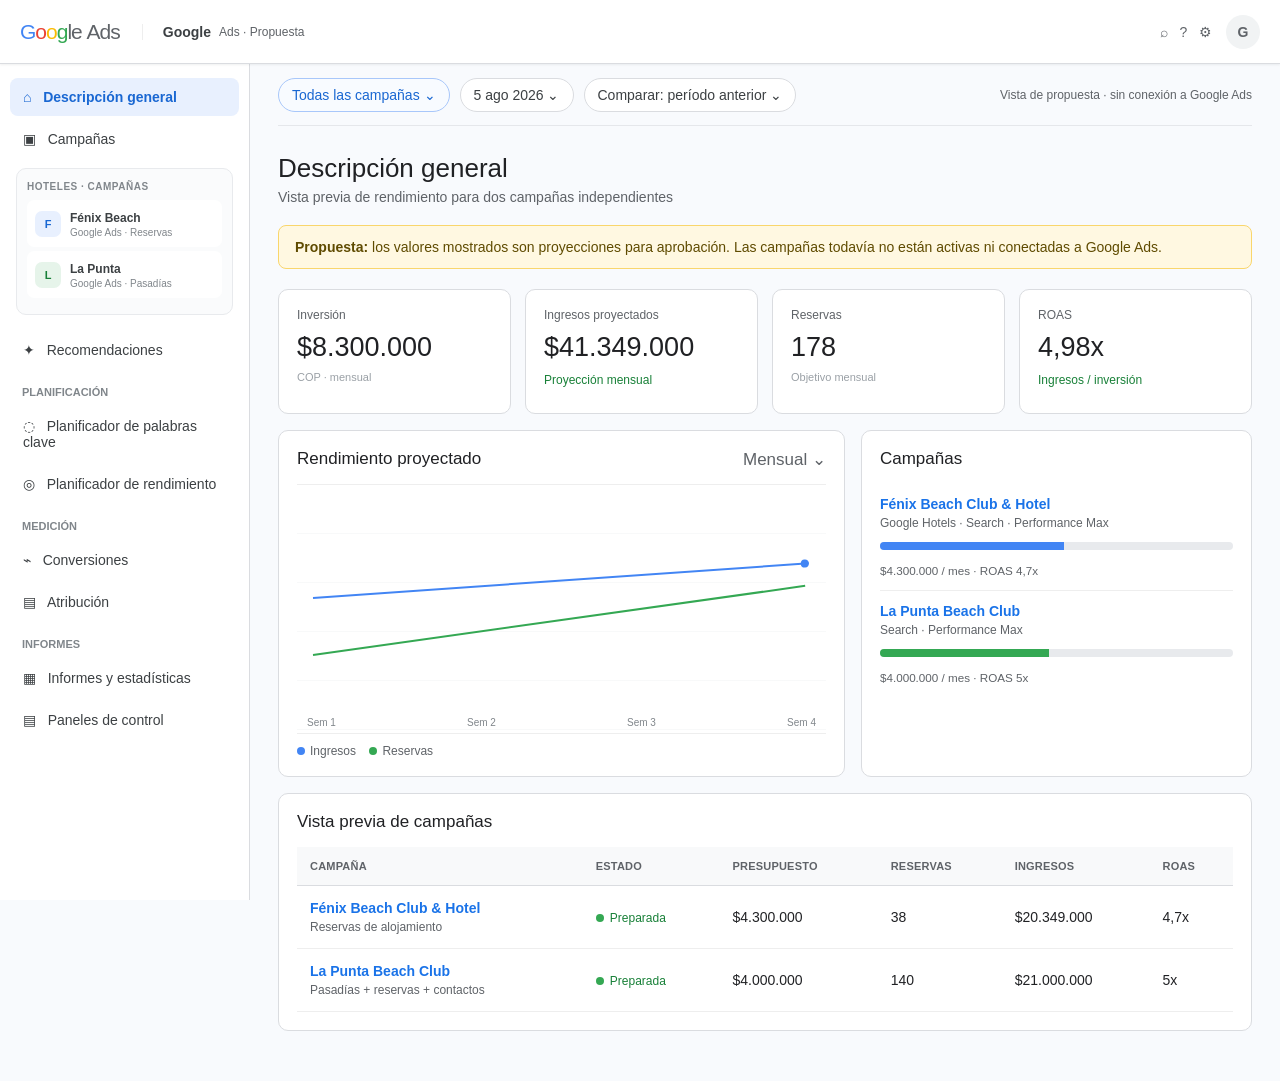
==== Index.html @ 62b0cfb1 "Rename Index.html.html to Index.html" ====
<!doctype html>
<html lang="es">
<head>
<meta charset="utf-8">
<meta name="viewport" content="width=device-width,initial-scale=1">
<title>Google Ads — Vista de propuesta</title>
<style>
*{box-sizing:border-box}body{margin:0;font-family:Arial,Helvetica,sans-serif;color:#202124;background:#f8fafd;font-size:14px}
button,select{font:inherit}.app{min-height:100vh}
.topbar{height:64px;background:#fff;border-bottom:1px solid #dadce0;display:flex;align-items:center;padding:0 20px;gap:22px;position:sticky;top:0;z-index:20}
.logo{font-size:22px;letter-spacing:-1px;font-weight:500;color:#5f6368}.logo span:nth-child(1){color:#4285f4}.logo span:nth-child(2){color:#ea4335}.logo span:nth-child(3){color:#fbbc05}.logo span:nth-child(4){color:#34a853}
.account{display:flex;align-items:center;gap:8px;border-left:1px solid #eee;padding-left:20px}.account b{font-size:14px}.account small{color:#5f6368}
.topright{margin-left:auto;display:flex;gap:14px;align-items:center;color:#5f6368}.circle{width:34px;height:34px;border-radius:50%;display:grid;place-items:center;background:#e8f0fe;color:#1967d2;font-weight:700}
.layout{display:flex}.side{width:250px;background:#fff;border-right:1px solid #dadce0;min-height:calc(100vh - 64px);position:fixed;top:64px;bottom:0;overflow:auto;padding:12px 10px}
.side-section{font-size:11px;text-transform:uppercase;color:#80868b;padding:15px 12px 7px;font-weight:700}
.nav{width:100%;border:0;background:transparent;text-align:left;padding:11px 13px;border-radius:8px;color:#3c4043;cursor:pointer;margin:2px 0}
.nav:hover{background:#f1f3f4}.nav.active{background:#e8f0fe;color:#1967d2;font-weight:600}
.main{margin-left:250px;width:calc(100% - 250px);padding:0 28px 50px}.filterbar{height:62px;display:flex;align-items:center;gap:10px;border-bottom:1px solid #e5e7eb}.filter{background:#fff;border:1px solid #dadce0;border-radius:20px;padding:8px 13px;color:#3c4043;cursor:pointer}.filter.primary{border-color:#a8c7fa;color:#1967d2;background:#f8fbff}
.page{display:none}.page.active{display:block}.title{font-size:26px;margin:27px 0 5px;font-weight:400}.subtitle{color:#5f6368;margin-bottom:20px}
.notice{background:#fff8e1;border:1px solid #f9d66c;padding:13px 16px;border-radius:8px;margin-bottom:20px;color:#5f4b00}
.cards{display:grid;grid-template-columns:repeat(4,1fr);gap:14px}.score{background:#fff;border:1px solid #dadce0;border-radius:10px;padding:18px;min-height:125px}.score .label{color:#5f6368;font-size:12px;margin-bottom:10px}.score .value{font-size:27px}.score .change{font-size:12px;color:#188038;margin-top:10px}.score .muted{color:#9aa0a6;font-size:11px;margin-top:8px}
.grid2{display:grid;grid-template-columns:1.45fr 1fr;gap:16px;margin-top:16px}.grid3{display:grid;grid-template-columns:repeat(3,1fr);gap:14px;margin-top:16px}
.card{background:#fff;border:1px solid #dadce0;border-radius:10px;padding:18px}.card h2{font-size:17px;font-weight:500;margin:0 0 15px}.card h3{font-size:14px;margin:0 0 8px}.muted{color:#5f6368}.right{float:right}
.chart{height:250px;border-top:1px solid #eee;border-bottom:1px solid #eee;position:relative;margin-top:8px;overflow:hidden;background:repeating-linear-gradient(to bottom,#fff 0,#fff 48px,#f1f3f4 49px)}
.line{position:absolute;left:3%;right:3%;top:45%;height:2px;background:#4285f4;transform:rotate(-4deg);transform-origin:left center}.line:after{content:"";position:absolute;right:0;top:-3px;width:8px;height:8px;border-radius:50%;background:#4285f4}.line2{position:absolute;left:3%;right:3%;top:68%;height:2px;background:#34a853;transform:rotate(-8deg);transform-origin:left center}
.axis{position:absolute;bottom:5px;left:10px;right:10px;display:flex;justify-content:space-between;font-size:10px;color:#80868b}
.legend{font-size:12px;color:#5f6368;margin-top:10px}.dot{display:inline-block;width:8px;height:8px;border-radius:50%;margin-right:5px}
.table-wrap{overflow:auto}.table{width:100%;border-collapse:collapse}.table th{background:#f8f9fa;color:#5f6368;font-size:11px;text-transform:uppercase;letter-spacing:.2px;text-align:left;padding:13px;border-bottom:1px solid #dadce0;white-space:nowrap}.table td{padding:14px 13px;border-bottom:1px solid #eee;white-space:nowrap}.table tr:hover td{background:#f8fafd}
.status{display:inline-flex;align-items:center;gap:6px;color:#188038;font-size:12px}.status i{width:8px;height:8px;background:#34a853;border-radius:50%}
.campaign-name{font-weight:600;color:#1a73e8;cursor:pointer}.type{color:#5f6368;font-size:12px;margin-top:4px}
.progress{height:8px;background:#e8eaed;border-radius:10px;overflow:hidden;margin:12px 0}.progress span{display:block;height:100%;background:#4285f4}
.ai{background:#f8fbff;border:1px solid #c8d9ff}.ai-title{color:#1967d2;font-weight:600}.ai p{line-height:1.55;color:#3c4043}
.btn{border:1px solid #dadce0;background:#fff;color:#1a73e8;padding:9px 15px;border-radius:4px;cursor:pointer;font-weight:500}.btn:hover{background:#f8fafd}.btn.blue{background:#1a73e8;color:#fff;border-color:#1a73e8}
.segment{display:flex;gap:8px;margin:0 0 16px}.segment button{border:0;background:transparent;padding:8px 12px;border-radius:20px;color:#5f6368;cursor:pointer}.segment button.active{background:#e8f0fe;color:#1967d2;font-weight:600}
@media(max-width:900px){.side{width:205px}.main{margin-left:205px;width:calc(100% - 205px)}.cards{grid-template-columns:repeat(2,1fr)}.grid2{grid-template-columns:1fr}.grid3{grid-template-columns:1fr}}
@media(max-width:650px){.side{position:static;width:100%;min-height:auto}.layout{display:block}.main{margin:0;width:100%;padding:0 14px 40px}.topbar{position:static}.cards{grid-template-columns:1fr}.grid3{grid-template-columns:1fr}.account{display:none}.topright{display:none}.filterbar{overflow:auto}.title{font-size:23px}}

/* PREMIUM GOOGLE-STYLE REFINEMENTS */
.topbar{box-shadow:0 1px 2px rgba(60,64,67,.08)}
.logo{font-size:21px}.account b{color:#3c4043}.account small{font-size:12px}
.hotel-nav{margin:8px 6px 14px;padding:12px 10px;border:1px solid #e8eaed;border-radius:10px;background:#fafbfc}
.hotel-nav .label{font-size:10px;text-transform:uppercase;color:#80868b;font-weight:700;margin-bottom:8px;letter-spacing:.5px}
.hotel-link{display:flex;align-items:center;gap:9px;width:100%;border:0;background:#fff;border-radius:7px;padding:9px 8px;margin:4px 0;text-align:left;cursor:pointer;color:#3c4043}
.hotel-link:hover{background:#f1f3f4}.hotel-link .mark{width:26px;height:26px;border-radius:7px;display:grid;place-items:center;font-size:11px;font-weight:700}
.hotel-link.f .mark{background:#e8f0fe;color:#1967d2}.hotel-link.l .mark{background:#e6f4ea;color:#188038}
.hotel-link b{font-size:12px}.hotel-link span{display:block;color:#80868b;font-size:10px;margin-top:2px}
.campaign-header{display:flex;justify-content:space-between;align-items:flex-start;gap:20px;margin:24px 0 20px}
.campaign-header .eyebrow{font-size:11px;color:#5f6368;text-transform:uppercase;letter-spacing:.5px;font-weight:700;margin-bottom:7px}
.campaign-header h1{font-size:28px;font-weight:400;margin:0 0 5px}.campaign-header p{margin:0;color:#5f6368}
.approval{border:1px solid #c8d9ff;background:#f8fbff;border-radius:8px;padding:11px 14px;color:#1967d2;font-size:12px;white-space:nowrap}
.big-status{display:inline-flex;align-items:center;gap:7px;padding:7px 10px;border-radius:18px;background:#e6f4ea;color:#188038;font-size:12px;font-weight:600}
.big-status i{width:8px;height:8px;background:#34a853;border-radius:50%}
.separator{height:1px;background:#e8eaed;margin:20px 0}
.stat-accent{border-top:3px solid #4285f4}.stat-accent.green{border-top-color:#34a853}.stat-accent.yellow{border-top-color:#fbbc05}.stat-accent.red{border-top-color:#ea4335}
.section-note{font-size:11px;color:#80868b;margin-top:10px}
.two-campaigns{display:grid;grid-template-columns:1fr 1fr;gap:18px}
.campaign-panel{background:#fff;border:1px solid #dadce0;border-radius:10px;padding:20px;transition:.18s}.campaign-panel:hover{box-shadow:0 3px 12px rgba(60,64,67,.10)}
.campaign-panel h2{font-size:18px;font-weight:500;margin:0 0 4px}.campaign-panel .desc{font-size:12px;color:#5f6368;margin-bottom:16px}
.mini-metrics{display:grid;grid-template-columns:1fr 1fr;gap:9px}.mini{border:1px solid #e8eaed;border-radius:8px;padding:12px}.mini label{display:block;color:#5f6368;font-size:10px;margin-bottom:6px}.mini b{font-size:18px;font-weight:500}
.panel-footer{display:flex;justify-content:space-between;align-items:center;margin-top:16px;padding-top:14px;border-top:1px solid #eee}
@media(max-width:900px){.two-campaigns{grid-template-columns:1fr}}

.details-grid{display:grid;grid-template-columns:repeat(2,1fr);gap:16px;margin-top:16px}.detail-card{background:#fff;border:1px solid #dadce0;border-radius:10px;padding:20px}.detail-card h2{font-size:17px;font-weight:500;margin:0 0 14px}.detail-card h3{font-size:13px;margin:17px 0 8px;color:#3c4043}.kv{display:grid;grid-template-columns:1fr auto;gap:8px;padding:9px 0;border-bottom:1px solid #f1f3f4}.kv:last-child{border-bottom:0}.kv span:first-child{color:#5f6368}.keyword{display:inline-block;background:#f1f3f4;border-radius:16px;padding:6px 9px;margin:3px;font-size:11px}.ad-box{border:1px solid #dadce0;border-radius:8px;padding:16px;background:#fff;margin-top:10px}.ad-box .ad-label{font-size:10px;color:#5f6368;margin-bottom:8px}.ad-title{color:#1a0dab;font-size:18px;line-height:1.3;font-weight:500}.ad-url{color:#188038;font-size:11px;margin:5px 0}.ad-desc{color:#3c4043;font-size:12px;line-height:1.5}.copy-grid{display:grid;grid-template-columns:repeat(3,1fr);gap:10px}.copy-item{border:1px solid #e8eaed;border-radius:8px;padding:11px}.copy-item label{display:block;color:#5f6368;font-size:10px;margin-bottom:5px}.copy-item b{font-size:12px;font-weight:500;line-height:1.4}.pill-blue{background:#e8f0fe;color:#1967d2;padding:4px 8px;border-radius:12px;font-size:10px}.pill-green{background:#e6f4ea;color:#188038;padding:4px 8px;border-radius:12px;font-size:10px}.room-grid{display:grid;grid-template-columns:repeat(3,1fr);gap:8px}.room{border:1px solid #e8eaed;border-radius:8px;padding:10px}.room b{font-size:12px}.room small{display:block;color:#5f6368;line-height:1.45;margin-top:5px}.geo-list{display:flex;flex-wrap:wrap;gap:7px}.geo{padding:7px 10px;border-radius:16px;background:#f1f3f4;font-size:11px}.reputation{display:flex;align-items:center;gap:15px}.rating{font-size:36px}.star{color:#fbbc05}.timeline{border-left:2px solid #dadce0;margin-left:6px;padding-left:17px}.step{position:relative;margin:0 0 15px}.step:before{content:"";position:absolute;left:-24px;top:3px;width:9px;height:9px;border-radius:50%;background:#4285f4}.full{grid-column:1/-1}
@media(max-width:900px){.details-grid{grid-template-columns:1fr}.copy-grid{grid-template-columns:1fr}.room-grid{grid-template-columns:1fr 1fr}}

.copy-viewer{margin-top:16px;background:#fff;border:1px solid #dadce0;border-radius:10px;overflow:hidden}.copy-tabs{display:flex;gap:0;border-bottom:1px solid #dadce0;background:#f8f9fa;overflow:auto}.copy-tabs button{border:0;background:transparent;padding:13px 17px;color:#5f6368;cursor:pointer;white-space:nowrap}.copy-tabs button.active{color:#1967d2;background:#fff;border-bottom:3px solid #1a73e8;font-weight:600}.copy-list{padding:18px}.copy-row{display:grid;grid-template-columns:70px 1fr 90px;gap:15px;align-items:start;padding:13px 0;border-bottom:1px solid #eee}.copy-row:last-child{border-bottom:0}.copy-num{color:#5f6368;font-size:11px}.copy-text{font-size:13px;line-height:1.45}.copy-limit{font-size:10px;color:#80868b;text-align:right}.copy-actions{display:flex;gap:8px;margin-top:14px}.toast{position:fixed;right:25px;bottom:25px;background:#202124;color:#fff;padding:12px 16px;border-radius:6px;box-shadow:0 4px 16px #0003;z-index:100;display:none;font-size:13px}.clickable{cursor:pointer}
</style>
</head>
<body>
<div class="app">
<header class="topbar">
  <div class="logo"><span>G</span><span>o</span><span>o</span><span>g</span><span>l</span><span>e</span> <b style="color:#5f6368;font-weight:400">Ads</b></div>
  <div class="account"><b>Google</b><small>Ads · Propuesta</small></div>
  <div class="topright">⌕ &nbsp; ? &nbsp; ⚙ <div class="circle" style="background:#f1f3f4;color:#5f6368">G</div></div>
</header>
<div class="layout">
<aside class="side">
  <button class="nav active" onclick="go('overview',this)">⌂ &nbsp; Descripción general</button>
  <button class="nav" onclick="go('campaigns',this)">▣ &nbsp; Campañas</button>
  <div class="hotel-nav">
    <div class="label">Hoteles · campañas</div>
    <button class="hotel-link f" onclick="goHotel('fenix')">
      <div class="mark">F</div><div><b>Fénix Beach</b><span>Google Ads · Reservas</span></div>
    </button>
    <button class="hotel-link l" onclick="goHotel('punta')">
      <div class="mark">L</div><div><b>La Punta</b><span>Google Ads · Pasadías</span></div>
    </button>
  </div>
  <button class="nav" onclick="go('recommendations',this)">✦ &nbsp; Recomendaciones</button>
  <div class="side-section">Planificación</div>
  <button class="nav" onclick="notify('Planificador de palabras clave · vista de propuesta')">◌ &nbsp; Planificador de palabras clave</button>
  <button class="nav" onclick="notify('Planificador de rendimiento · vista de propuesta')">◎ &nbsp; Planificador de rendimiento</button>
  <div class="side-section">Medición</div>
  <button class="nav" onclick="notify('Conversiones · configuración pendiente de conexión')">⌁ &nbsp; Conversiones</button>
  <button class="nav" onclick="notify('Atribución · disponible después de conectar Google Ads')">▤ &nbsp; Atribución</button>
  <div class="side-section">Informes</div>
  <button class="nav" onclick="notify('Informes y estadísticas · vista previa')">▦ &nbsp; Informes y estadísticas</button>
  <button class="nav" onclick="go('overview',document.querySelectorAll('.nav')[0])">▤ &nbsp; Paneles de control</button>
</aside>
<main class="main">
  <div class="filterbar">
    <button class="filter primary">Todas las campañas ⌄</button>
    <button class="filter">5 ago 2026 ⌄</button>
    <button class="filter">Comparar: período anterior ⌄</button>
    <span style="margin-left:auto;color:#5f6368;font-size:12px">Vista de propuesta · sin conexión a Google Ads</span>
  </div>

  <section id="overview" class="page active">
    <h1 class="title">Descripción general</h1>
    <div class="subtitle">Vista previa de rendimiento para dos campañas independientes</div>
    <div class="notice"><b>Propuesta:</b> los valores mostrados son proyecciones para aprobación. Las campañas todavía no están activas ni conectadas a Google Ads.</div>
    <div class="cards">
      <div class="score"><div class="label">Inversión</div><div class="value">$8.300.000</div><div class="muted">COP · mensual</div></div>
      <div class="score"><div class="label">Ingresos proyectados</div><div class="value">$41.349.000</div><div class="change">Proyección mensual</div></div>
      <div class="score"><div class="label">Reservas</div><div class="value">178</div><div class="muted">Objetivo mensual</div></div>
      <div class="score"><div class="label">ROAS</div><div class="value">4,98x</div><div class="change">Ingresos / inversión</div></div>
    </div>
    <div class="grid2">
      <div class="card"><h2>Rendimiento proyectado <span class="right muted">Mensual ⌄</span></h2>
        <div class="chart"><div class="line"></div><div class="line2"></div><div class="axis"><span>Sem 1</span><span>Sem 2</span><span>Sem 3</span><span>Sem 4</span></div></div>
        <div class="legend"><span class="dot" style="background:#4285f4"></span>Ingresos &nbsp;&nbsp; <span class="dot" style="background:#34a853"></span>Reservas</div>
      </div>
      <div class="card"><h2>Campañas</h2>
        <div style="padding:12px 0;border-bottom:1px solid #eee;cursor:pointer" onclick="go('campaigns',document.querySelectorAll('.nav')[1])"><b style="color:#1a73e8">Fénix Beach Club & Hotel</b><div class="type">Google Hotels · Search · Performance Max</div><div class="progress"><span style="width:52%"></span></div><small class="muted">$4.300.000 / mes · ROAS 4,7x</small></div>
        <div style="padding:12px 0;cursor:pointer" onclick="go('campaigns',document.querySelectorAll('.nav')[1])"><b style="color:#1a73e8">La Punta Beach Club</b><div class="type">Search · Performance Max</div><div class="progress"><span style="width:48%;background:#34a853"></span></div><small class="muted">$4.000.000 / mes · ROAS 5x</small></div>
      </div>
    </div>
    <div class="card" style="margin-top:16px"><h2>Vista previa de campañas</h2><div class="table-wrap"><table class="table"><thead><tr><th>Campaña</th><th>Estado</th><th>Presupuesto</th><th>Reservas</th><th>Ingresos</th><th>ROAS</th></tr></thead><tbody>
      <tr><td><div class="campaign-name">Fénix Beach Club & Hotel</div><div class="type">Reservas de alojamiento</div></td><td><span class="status"><i></i> Preparada</span></td><td>$4.300.000</td><td>38</td><td>$20.349.000</td><td>4,7x</td></tr>
      <tr><td><div class="campaign-name">La Punta Beach Club</div><div class="type">Pasadías + reservas + contactos</div></td><td><span class="status"><i></i> Preparada</span></td><td>$4.000.000</td><td>140</td><td>$21.000.000</td><td>5x</td></tr>
    </tbody></table></div></div>
  </section>

  <section id="campaigns" class="page">
    <h1 class="title">Campañas</h1><div class="subtitle">Cada campaña conserva su propia estructura y presupuesto.</div>
    <div class="segment"><button class="active" onclick="campaignTab('fenixTab',this)">Fénix Beach</button><button onclick="campaignTab('puntaTab',this)">La Punta</button></div>
    <div id="fenixTab">
      <div class="cards">
        <div class="score"><div class="label">Presupuesto</div><div class="value">$4.300.000</div><div class="muted">COP / mes</div></div><div class="score"><div class="label">Reservas</div><div class="value">38</div><div class="muted">Objetivo mensual</div></div><div class="score"><div class="label">Ingresos</div><div class="value">$20.349.000</div><div class="muted">Proyectados</div></div><div class="score"><div class="label">ROAS</div><div class="value">4,7x</div><div class="muted">Objetivo</div></div>
      </div>
      <div class="card" style="margin-top:16px"><h2>Fénix Beach Club & Hotel <span class="right"><span class="status"><i></i> Preparada</span></span></h2><div class="table-wrap"><table class="table"><thead><tr><th>Campaña</th><th>Tipo</th><th>Presupuesto</th><th>Objetivo</th><th>Estado</th></tr></thead><tbody>
      <tr><td class="campaign-name">Fénix · Google Hotels</td><td>Hotel</td><td>$1.720.000</td><td>Reservas directas</td><td>Preparada</td></tr>
      <tr><td class="campaign-name">Fénix · Google Search</td><td>Search</td><td>$1.290.000</td><td>Búsquedas con intención</td><td>Preparada</td></tr>
      <tr><td class="campaign-name">Fénix · Performance Max</td><td>Performance Max</td><td>$1.290.000</td><td>Captación + remarketing</td><td>Preparada</td></tr>
      </tbody></table></div></div>
    </div>
    <div id="puntaTab" style="display:none">
      <div class="cards"><div class="score"><div class="label">Presupuesto</div><div class="value">$4.000.000</div><div class="muted">COP / mes</div></div><div class="score"><div class="label">Reservas</div><div class="value">140</div><div class="muted">Objetivo mensual</div></div><div class="score"><div class="label">Leads</div><div class="value">320</div><div class="muted">Objetivo mensual</div></div><div class="score"><div class="label">ROAS</div><div class="value">5x</div><div class="muted">Objetivo</div></div></div>
      <div class="card" style="margin-top:16px"><h2>La Punta Beach Club <span class="right"><span class="status"><i></i> Preparada</span></span></h2><div class="table-wrap"><table class="table"><thead><tr><th>Campaña</th><th>Tipo</th><th>Presupuesto</th><th>Objetivo</th><th>Estado</th></tr></thead><tbody>
      <tr><td class="campaign-name">La Punta · Google Search</td><td>Search</td><td>$2.800.000</td><td>Reservas + contactos</td><td>Preparada</td></tr>
      <tr><td class="campaign-name">La Punta · Performance Max</td><td>Performance Max</td><td>$1.200.000</td><td>Captación + remarketing</td><td>Preparada</td></tr>
      </tbody></table></div></div>
    </div>
  </section>

  
<section id="fenix" class="page">
  <div class="campaign-header">
    <div><div class="eyebrow">Google Ads · Campaña independiente</div><h1>Fénix Beach Club & Hotel</h1><p>Reservas de alojamiento · Punta Arena · Tierra Bomba · Cartagena</p></div>
    <div><div class="approval">PROYECCIÓN · PENDIENTE DE ACTIVACIÓN</div><div style="margin-top:10px;text-align:right"><span class="big-status"><i></i> Preparada</span></div></div>
  </div>
  <div class="notice"><b>Fénix Beach:</b> esta vista contiene únicamente los datos de esta campaña. No se mezclan métricas ni presupuesto con La Punta.</div>
  <div class="cards">
    <div class="score stat-accent"><div class="label">Inversión mensual</div><div class="value">$4.300.000</div><div class="muted">COP</div></div>
    <div class="score stat-accent green"><div class="label">Reservas proyectadas</div><div class="value">38</div><div class="muted">por mes</div></div>
    <div class="score stat-accent yellow"><div class="label">Ingresos proyectados</div><div class="value">$20.349.000</div><div class="muted">COP / mes</div></div>
    <div class="score stat-accent red"><div class="label">ROAS proyectado</div><div class="value">4,7x</div><div class="muted">objetivo</div></div>
  </div>
  <div class="grid2">
    <div class="card"><h2>Distribución del presupuesto</h2>
      <div style="margin:18px 0"><div class="row"><b>Google Hotels</b><span>$1.720.000 · 40%</span></div><div class="progress"><span style="width:40%"></span></div></div>
      <div style="margin:18px 0"><div class="row"><b>Google Search</b><span>$1.290.000 · 30%</span></div><div class="progress"><span style="width:30%;background:#34a853"></span></div></div>
      <div style="margin:18px 0"><div class="row"><b>Performance Max</b><span>$1.290.000 · 30%</span></div><div class="progress"><span style="width:30%;background:#fbbc05"></span></div></div>
    </div>
    <div class="card ai"><h2 class="ai-title">✦ Análisis de estrategia</h2><p>Google Hotels recibe la mayor asignación para capturar usuarios con intención de reserva. Search y Performance Max complementan la captación y el remarketing.</p><button class="btn blue" onclick="alert('Análisis IA simulado para Fénix Beach. Se activará con datos reales después de conectar Google Ads.')">Analizar campaña</button></div>
  </div>
  <div class="card" style="margin-top:16px"><h2>Configuración propuesta</h2><table class="table"><thead><tr><th>Campaña</th><th>Presupuesto</th><th>Objetivo</th><th>Conversión</th><th>Estado</th></tr></thead><tbody>
  <tr><td class="campaign-name">Fénix · Google Hotels</td><td>$1.720.000</td><td>Reservas directas</td><td>Reserva</td><td><span class="status"><i></i> Preparada</span></td></tr>
  <tr><td class="campaign-name">Fénix · Google Search</td><td>$1.290.000</td><td>Intención de reserva</td><td>Reserva</td><td><span class="status"><i></i> Preparada</span></td></tr>
  <tr><td class="campaign-name">Fénix · Performance Max</td><td>$1.290.000</td><td>Captación + remarketing</td><td>Reserva</td><td><span class="status"><i></i> Preparada</span></td></tr>
  </tbody></table></div>

<div class="details-grid">
  <div class="detail-card">
    <h2>Plataformas y campañas</h2>
    <div class="kv"><span>Google Hotels / Hotel Center</span><b>40% · $1.720.000</b></div>
    <div class="kv"><span>Google Search</span><b>30% · $1.290.000</b></div>
    <div class="kv"><span>Performance Max</span><b>30% · $1.290.000</b></div>
    <h3>Google Hotels</h3><div class="muted">Conversión final · comparación directa · CPC / comisión por reserva · Omnibees conectado.</div>
    <h3>Search</h3><div class="muted">Captar intención antes de comparar precio · Maximizar conversiones · Español e Inglés.</div>
    <h3>Performance Max</h3><div class="muted">Search, Display y Maps · remarketing activo · IA ajusta títulos y subtítulos en tiempo real.</div>
  </div>
  <div class="detail-card">
    <h2>Segmentación geográfica</h2>
    <div class="geo-list"><span class="geo">Bogotá · Alta prioridad</span><span class="geo">Medellín · Alta prioridad</span><span class="geo">Turista en Cartagena · Last-minute</span><span class="geo">EE. UU. · Internacional</span><span class="geo">España · Internacional</span><span class="geo">Canadá · Internacional</span></div>
    <h3>KPIs</h3>
    <div class="kv"><span>33 habitaciones</span><b>9 categorías</b></div><div class="kv"><span>Reservas</span><b>38 / mes</b></div><div class="kv"><span>Clics a Google Hotels</span><b>1.100 / mes</b></div><div class="kv"><span>Costo por reserva</span><b>$113.000 COP</b></div><div class="kv"><span>ROAS</span><b>4,7x</b></div><div class="kv"><span>Ingreso estimado</span><b>$20.349.000 / mes</b></div>
  </div>
  
    <div class="detail-card full">
      <h2>Centro de títulos y subtítulos <span class="right pill-blue">Todos los activos de la propuesta</span></h2>
      <div class="sub">Aquí puedes revisar uno por uno todos los títulos y subtítulos que se utilizarán en Google Search y como recursos de Performance Max.</div>
      <div class="copy-viewer">
        <div class="copy-tabs">
          <button class="active" onclick="copyTab(this,'fenixTitles')">Títulos · 15</button>
          <button onclick="copyTab(this,'fenixDesc')">Subtítulos · 5</button>
          <button onclick="copyTab(this,'fenixExtras')">Recursos adicionales</button>
          <button onclick="copyAll('fenix')">Copiar todos</button>
        </div>
        <div id="fenixTitles" class="copy-list"><div class="copy-row"><div class="copy-num">Título 1</div><div class="copy-text">Fénix Beach Club & Hotel</div><div class="copy-limit">24 / 30</div></div><div class="copy-row"><div class="copy-num">Título 2</div><div class="copy-text">Hotel en Tierra Bomba</div><div class="copy-limit">21 / 30</div></div><div class="copy-row"><div class="copy-num">Título 3</div><div class="copy-text">Hotel Frente al Mar Cartagena</div><div class="copy-limit">29 / 30</div></div><div class="copy-row"><div class="copy-num">Título 4</div><div class="copy-text">Playa Privada en Cartagena</div><div class="copy-limit">26 / 30</div></div><div class="copy-row"><div class="copy-num">Título 5</div><div class="copy-text">Reserva Directo con Fénix</div><div class="copy-limit">25 / 30</div></div><div class="copy-row"><div class="copy-num">Título 6</div><div class="copy-text">Villa con Piscina en Cartagena</div><div class="copy-limit">30 / 30</div></div><div class="copy-row"><div class="copy-num">Título 7</div><div class="copy-text">Bungalows en Tierra Bomba</div><div class="copy-limit">25 / 30</div></div><div class="copy-row"><div class="copy-num">Título 8</div><div class="copy-text">Desayuno Incluido</div><div class="copy-limit">17 / 30</div></div><div class="copy-row"><div class="copy-num">Título 9</div><div class="copy-text">Escápate a Tierra Bomba</div><div class="copy-limit">23 / 30</div></div><div class="copy-row"><div class="copy-num">Título 10</div><div class="copy-text">Hotel Boutique Tierra Bomba</div><div class="copy-limit">27 / 30</div></div><div class="copy-row"><div class="copy-num">Título 11</div><div class="copy-text">Reserva tu Habitación</div><div class="copy-limit">21 / 30</div></div><div class="copy-row"><div class="copy-num">Título 12</div><div class="copy-text">Fénix Beach Cartagena</div><div class="copy-limit">21 / 30</div></div><div class="copy-row"><div class="copy-num">Título 13</div><div class="copy-text">Hotel Isla Tierra Bomba</div><div class="copy-limit">23 / 30</div></div><div class="copy-row"><div class="copy-num">Título 14</div><div class="copy-text">Hospedaje Frente al Mar</div><div class="copy-limit">23 / 30</div></div><div class="copy-row"><div class="copy-num">Título 15</div><div class="copy-text">Descansa en Cartagena</div><div class="copy-limit">21 / 30</div></div></div>
        <div id="fenixDesc" class="copy-list" style="display:none"><div class="copy-row"><div class="copy-num">Subtítulo 1</div><div class="copy-text">Descansa frente al mar en Tierra Bomba. Playa privada, piscina, desayuno y WiFi.</div><div class="copy-limit">80 / 90</div></div><div class="copy-row"><div class="copy-num">Subtítulo 2</div><div class="copy-text">Reserva tu habitación en Fénix Beach y vive Cartagena a solo 10–15 min en lancha.</div><div class="copy-limit">81 / 90</div></div><div class="copy-row"><div class="copy-num">Subtítulo 3</div><div class="copy-text">Master Suites, villas y bungalows para parejas, familias y grupos.</div><div class="copy-limit">66 / 90</div></div><div class="copy-row"><div class="copy-num">Subtítulo 4</div><div class="copy-text">Disfruta playa privada, piscina y restaurante frente al mar. Reserva directamente.</div><div class="copy-limit">82 / 90</div></div><div class="copy-row"><div class="copy-num">Subtítulo 5</div><div class="copy-text">Vive una escapada única en Tierra Bomba con desayuno incluido y conexión WiFi.</div><div class="copy-limit">78 / 90</div></div></div>
        <div id="fenixExtras" class="copy-list" style="display:none"><h3>Callouts</h3><div class="geo-list"><span class="geo">Playa privada</span><span class="geo">Desayuno incluido</span><span class="geo">Reserva directa</span><span class="geo">A 10–15 min en lancha</span><span class="geo">WiFi incluido</span><span class="geo">Experiencia frente al mar</span></div><h3>Enlaces de sitio</h3><div class="geo-list"><span class="geo">Habitaciones</span><span class="geo">Reservas</span><span class="geo">Cómo llegar</span><span class="geo">Experiencias</span><span class="geo">Contacto</span><span class="geo">Galería</span></div></div>
      </div>
      <div class="ad-box"><div class="ad-label">VISTA PREVIA · ANUNCIO RESPONSIVO DE BÚSQUEDA</div>
      <div class="ad-url">fenixbeach.com · Cartagena</div>
      <div class="ad-title">Hotel en Tierra Bomba | Fénix Beach Club & Hotel</div><div class="ad-desc">Descansa frente al mar en Tierra Bomba. Playa privada, piscina, desayuno y WiFi. Reserva tu habitación en Fénix Beach y vive Cartagena a solo 10–15 min en lancha.</div></div>
    </div>
    <div class="detail-card">
    <h2>Palabras clave · alta intención</h2>
    <span class="keyword">"hotel tierra bomba" · $2.600</span><span class="keyword">"hotel playa cartagena" · $2.900</span><span class="keyword">"hotel frente al mar cartagena" · $2.700</span><span class="keyword">"hospedaje isla cartagena" · $2.200</span><span class="keyword">"villa con piscina cartagena" · $2.400</span><span class="keyword">"bungalow playa cartagena" · $2.000</span><span class="keyword">[fenix beach hotel] · $3.400</span><span class="keyword">"hotel boutique tierra bomba" · $2.300</span>
    <h3>Competencia</h3><span class="keyword">"makani luxury beach club"</span><span class="keyword">"hoteles tierra bomba"</span><span class="keyword">"mejores hoteles isla cartagena"</span><span class="keyword">"la punta beach club"</span>
    <h3>Negativas</h3><div class="muted">gratis · barato · económico · hostal · camping · trabajo · empleo · como llegar · pasadía</div>
  </div>
  <div class="detail-card">
    <h2>Inventario de habitaciones</h2>
    <div class="room-grid">
      <div class="room"><b>Master Suite</b><small>2 · Vista al océano · Desayuno · Minibar · A/C · TV · WiFi</small></div>
      <div class="room"><b>Doble Superior</b><small>2 · Terraza/balcón · Desayuno · Minibar · A/C · TV · WiFi</small></div>
      <div class="room"><b>Bungalow Estándar</b><small>3 · Jardín/piscina · Desayuno · Minibar · A/C · TV · WiFi</small></div>
      <div class="room"><b>Villa con Piscina</b><small>4 · Piscina privada · Desayuno · Minibar · A/C · TV · WiFi</small></div>
      <div class="room"><b>Bungalow Deluxe</b><small>4 · Terraza privada · Desayuno · Minibar · A/C · TV · WiFi</small></div>
      <div class="room"><b>Bungalow Superior</b><small>4 · Vista jardín · Desayuno · Minibar · A/C · TV · WiFi</small></div>
      <div class="room"><b>Bungalow Familiar</b><small>6 · Zona de estar · Desayuno · Minibar · A/C · TV · WiFi</small></div>
      <div class="room"><b>Villa Familiar</b><small>8 · Piscina privada · Desayuno · Minibar · A/C · TV · WiFi</small></div>
      <div class="room"><b>Casa Playa</b><small>9 · Terraza frente al mar · Desayuno · Minibar · A/C · TV · WiFi</small></div>
    </div>
  </div>
  <div class="detail-card">
    <h2>Ficha Google Hotels</h2><div class="kv"><span>Calificación Maps</span><b>4,4 ★</b></div><div class="kv"><span>Desde</span><b>$280.000 / noche</b></div><div class="kv"><span>Fotos</span><b>15+ recomendadas</b></div><div class="kv"><span>Motor de reservas</span><b>Omnibees</b></div><div class="kv"><span>Tarifas en tiempo real</span><b>Pendiente de sincronización</b></div><div class="kv"><span>Botón reserva directa</span><b>Disponible vía Omnibees</b></div><div class="kv"><span>Ubicación</span><b>Verificada</b></div>
    <h3>Amenidades</h3><div class="muted">Playa privada · piscina exterior · restaurante/bar frente al mar · kayak · paddle · voleibol · baile · fogatas · desayuno incluido · WiFi · lancha desde Cartagena 10–15 min.</div>
  </div>
  <div class="detail-card">
    <h2>Reputación</h2><div class="reputation"><div class="rating">4.4 <span class="star">★</span></div><div><b>Calificación sólida</b><div class="muted">Meta: 4,6+ en 90 días</div></div></div>
    <h3>Fortalezas</h3><div class="muted">Ubicación · comida · personal · playa privada · piscina y zonas comunes.</div><h3>Puntos a vigilar</h3><div class="muted">Mantenimiento · cargos de minibar · agua caliente · asignación de habitaciones.</div><h3>Plan</h3><div class="muted">Solicitar reseña post-checkout · responder 100% en menos de 48 h · resolver mantenimiento/minibar · estandarizar asignación.</div>
  </div>
  <div class="detail-card">
    <h2>Plan de implementación</h2><div class="timeline"><div class="step"><b>1. Verificación</b><div class="muted">Ficha en Google Hotel Center</div></div><div class="step"><b>2. Conexión</b><div class="muted">Motor Omnibees a Google</div></div><div class="step"><b>3. Inventario</b><div class="muted">Tarifas y disponibilidad por habitación</div></div><div class="step"><b>4. Medición</b><div class="muted">Seguimiento de conversiones</div></div><div class="step"><b>5. Lanzamiento</b><div class="muted">Google Hotel Ads</div></div><div class="step"><b>6. Optimización</b><div class="muted">Semanal + gestión de reseñas</div></div></div>
  </div>
</div>

</section>

<section id="punta" class="page">
  <div class="campaign-header">
    <div><div class="eyebrow">Google Ads · Campaña independiente</div><h1>La Punta Beach Club</h1><p>Pasadías + reservas · Fénix Beach · Tierra Bomba · Cartagena</p></div>
    <div><div class="approval">PROYECCIÓN · PENDIENTE DE ACTIVACIÓN</div><div style="margin-top:10px;text-align:right"><span class="big-status"><i></i> Preparada</span></div></div>
  </div>
  <div class="notice"><b>La Punta:</b> esta vista contiene únicamente los datos de esta campaña. No se mezclan métricas ni presupuesto con Fénix Beach.</div>
  <div class="cards">
    <div class="score stat-accent"><div class="label">Inversión mensual</div><div class="value">$4.000.000</div><div class="muted">COP</div></div>
    <div class="score stat-accent green"><div class="label">Reservas proyectadas</div><div class="value">140</div><div class="muted">por mes</div></div>
    <div class="score stat-accent yellow"><div class="label">Leads proyectados</div><div class="value">320</div><div class="muted">por mes</div></div>
    <div class="score stat-accent red"><div class="label">ROAS proyectado</div><div class="value">5x</div><div class="muted">objetivo</div></div>
  </div>
  <div class="grid2">
    <div class="card"><h2>Distribución del presupuesto</h2>
      <div style="margin:18px 0"><div class="row"><b>Google Search</b><span>$2.800.000 · 70%</span></div><div class="progress"><span style="width:70%"></span></div></div>
      <div style="margin:18px 0"><div class="row"><b>Performance Max</b><span>$1.200.000 · 30%</span></div><div class="progress"><span style="width:30%;background:#34a853"></span></div></div>
      <div class="section-note">Presupuesto diario estimado: Search $93.000 · Performance Max $40.000</div>
    </div>
    <div class="card ai"><h2 class="ai-title">✦ Análisis de estrategia</h2><p>Search concentra el presupuesto para captar demanda directa. Performance Max amplía el alcance y complementa la generación de contactos y reservas.</p><button class="btn blue" onclick="alert('Análisis IA simulado para La Punta. Se activará con datos reales después de conectar Google Ads.')">Analizar campaña</button></div>
  </div>
  <div class="card" style="margin-top:16px"><h2>Configuración propuesta</h2><table class="table"><thead><tr><th>Campaña</th><th>Presupuesto</th><th>Objetivo</th><th>Conversión</th><th>Estado</th></tr></thead><tbody>
  <tr><td class="campaign-name">La Punta · Google Search</td><td>$2.800.000</td><td>Reservas + contactos</td><td>Reserva / Lead</td><td><span class="status"><i></i> Preparada</span></td></tr>
  <tr><td class="campaign-name">La Punta · Performance Max</td><td>$1.200.000</td><td>Captación + remarketing</td><td>Reserva / Lead</td><td><span class="status"><i></i> Preparada</span></td></tr>
  </tbody></table></div>

<div class="details-grid">
  <div class="detail-card">
    <h2>Plataformas y campañas</h2>
    <div class="kv"><span>Google Search</span><b>70% · $2.800.000</b></div><div class="kv"><span>Performance Max</span><b>30% · $1.200.000</b></div>
    <h3>Search</h3><div class="muted">Intención inmediata de compra · Maximizar conversiones · Red de Búsqueda · Español e Inglés · Reservas + contactos.</div>
    <h3>Performance Max</h3><div class="muted">Search, Display, YouTube y Maps · señales Turismo playa + Lujo · remarketing activo.</div>
    <h3>Presupuesto diario</h3><div class="kv"><span>Search</span><b>$93.000</b></div><div class="kv"><span>Performance Max</span><b>$40.000</b></div>
  </div>
  <div class="detail-card">
    <h2>Segmentación geográfica</h2>
    <div class="geo-list"><span class="geo">Bogotá · Alta prioridad</span><span class="geo">Medellín · Alta prioridad</span><span class="geo">Cali</span><span class="geo">Bucaramanga</span><span class="geo">Costa Caribe · Turista en Cartagena</span><span class="geo">EE. UU. / España · Internacional</span></div>
    <h3>KPIs</h3><div class="kv"><span>Reservas</span><b>140 / mes</b></div><div class="kv"><span>Leads</span><b>320 / mes</b></div><div class="kv"><span>Costo por reserva</span><b>$28.500 COP</b></div><div class="kv"><span>ROAS</span><b>5x</b></div><div class="kv"><span>Ingreso estimado</span><b>$21.000.000 / mes</b></div>
  </div>
  
    <div class="detail-card full">
      <h2>Centro de títulos y subtítulos <span class="right pill-blue">Todos los activos de la propuesta</span></h2>
      <div class="sub">Aquí puedes revisar uno por uno todos los títulos y subtítulos que se utilizarán en Google Search y como recursos de Performance Max.</div>
      <div class="copy-viewer">
        <div class="copy-tabs">
          <button class="active" onclick="copyTab(this,'puntaTitles')">Títulos · 15</button>
          <button onclick="copyTab(this,'puntaDesc')">Subtítulos · 5</button>
          <button onclick="copyTab(this,'puntaExtras')">Recursos adicionales</button>
          <button onclick="copyAll('punta')">Copiar todos</button>
        </div>
        <div id="puntaTitles" class="copy-list"><div class="copy-row"><div class="copy-num">Título 1</div><div class="copy-text">La Punta Beach Club</div><div class="copy-limit">19 / 30</div></div><div class="copy-row"><div class="copy-num">Título 2</div><div class="copy-text">Pasadía en Cartagena</div><div class="copy-limit">20 / 30</div></div><div class="copy-row"><div class="copy-num">Título 3</div><div class="copy-text">Beach Club en Tierra Bomba</div><div class="copy-limit">26 / 30</div></div><div class="copy-row"><div class="copy-num">Título 4</div><div class="copy-text">Playa Privada en Cartagena</div><div class="copy-limit">26 / 30</div></div><div class="copy-row"><div class="copy-num">Título 5</div><div class="copy-text">Reserva tu Pasadía</div><div class="copy-limit">18 / 30</div></div><div class="copy-row"><div class="copy-num">Título 6</div><div class="copy-text">Lancha + Almuerzo + Piscina</div><div class="copy-limit">27 / 30</div></div><div class="copy-row"><div class="copy-num">Título 7</div><div class="copy-text">10% OFF en tu Primera Reserva</div><div class="copy-limit">29 / 30</div></div><div class="copy-row"><div class="copy-num">Título 8</div><div class="copy-text">Pasadía desde $200.000</div><div class="copy-limit">22 / 30</div></div><div class="copy-row"><div class="copy-num">Título 9</div><div class="copy-text">Vive Tierra Bomba Hoy</div><div class="copy-limit">21 / 30</div></div><div class="copy-row"><div class="copy-num">Título 10</div><div class="copy-text">Day Pass Cartagena</div><div class="copy-limit">18 / 30</div></div><div class="copy-row"><div class="copy-num">Título 11</div><div class="copy-text">Beach Club Cartagena</div><div class="copy-limit">20 / 30</div></div><div class="copy-row"><div class="copy-num">Título 12</div><div class="copy-text">Plan de Playa en Cartagena</div><div class="copy-limit">26 / 30</div></div><div class="copy-row"><div class="copy-num">Título 13</div><div class="copy-text">Pasadía con Lancha Incluida</div><div class="copy-limit">27 / 30</div></div><div class="copy-row"><div class="copy-num">Título 14</div><div class="copy-text">Almuerzo + Piscina + Playa</div><div class="copy-limit">26 / 30</div></div><div class="copy-row"><div class="copy-num">Título 15</div><div class="copy-text">Reserva Online tu Pasadía</div><div class="copy-limit">25 / 30</div></div></div>
        <div id="puntaDesc" class="copy-list" style="display:none"><div class="copy-row"><div class="copy-num">Subtítulo 1</div><div class="copy-text">Disfruta playa privada, lancha, almuerzo y piscina en La Punta Beach Club.</div><div class="copy-limit">74 / 90</div></div><div class="copy-row"><div class="copy-num">Subtítulo 2</div><div class="copy-text">Elige tu plan, personaliza tu experiencia y reserva tu pasadía en Tierra Bomba.</div><div class="copy-limit">79 / 90</div></div><div class="copy-row"><div class="copy-num">Subtítulo 3</div><div class="copy-text">Planes desde $200.000 por persona. Reserva online o por WhatsApp.</div><div class="copy-limit">65 / 90</div></div><div class="copy-row"><div class="copy-num">Subtítulo 4</div><div class="copy-text">Vive un día completo de playa, música y gastronomía a pocos minutos de Cartagena.</div><div class="copy-limit">81 / 90</div></div><div class="copy-row"><div class="copy-num">Subtítulo 5</div><div class="copy-text">Reserva hoy tu experiencia en Tierra Bomba y disfruta una escapada frente al mar.</div><div class="copy-limit">81 / 90</div></div></div>
        <div id="puntaExtras" class="copy-list" style="display:none"><h3>Callouts</h3><div class="geo-list"><span class="geo">Playa privada</span><span class="geo">Desayuno incluido</span><span class="geo">Reserva directa</span><span class="geo">A 10–15 min en lancha</span><span class="geo">WiFi incluido</span><span class="geo">Experiencia frente al mar</span></div><h3>Enlaces de sitio</h3><div class="geo-list"><span class="geo">Habitaciones</span><span class="geo">Reservas</span><span class="geo">Cómo llegar</span><span class="geo">Experiencias</span><span class="geo">Contacto</span><span class="geo">Galería</span></div></div>
      </div>
      <div class="ad-box"><div class="ad-label">VISTA PREVIA · ANUNCIO RESPONSIVO DE BÚSQUEDA</div>
      <div class="ad-url">lapuntabeachclub.com · Cartagena</div>
      <div class="ad-title">Pasadía en Cartagena | La Punta Beach Club</div><div class="ad-desc">Disfruta playa privada, lancha, almuerzo y piscina en La Punta Beach Club. Elige tu plan, personaliza tu experiencia y reserva tu pasadía en Tierra Bomba.</div></div>
    </div>
    <div class="detail-card">
    <h2>Palabras clave · alta intención</h2>
    <span class="keyword">"pasadía cartagena" · $2.800</span><span class="keyword">"beach club cartagena" · $2.500</span><span class="keyword">"day pass cartagena" · $2.200</span><span class="keyword">"playa privada cartagena" · $2.100</span><span class="keyword">"qué hacer en cartagena" · $1.900</span><span class="keyword">"tierra bomba pasadía" · $1.800</span><span class="keyword">[la punta beach club] · $3.200</span><span class="keyword">"all inclusive cartagena" · $2.300</span>
    <h3>Competencia</h3><span class="keyword">"bora bora beach club"</span><span class="keyword">"makani beach club"</span><span class="keyword">"blue apple beach"</span><span class="keyword">"mejores beach club cartagena"</span><span class="keyword">"fenix beach"</span><span class="keyword">"pasadía fenix cartagena"</span>
    <h3>Negativas</h3><div class="muted">gratis · barato · económico · hostal · trabajo · empleo · voluntariado · camping · como llegar</div>
  </div>
  <div class="detail-card">
    <h2>Oferta y experiencia</h2>
    <div class="room-grid">
      <div class="room"><b>Plan Clásico</b><small>Lancha + Almuerzo + Piscina · $200.000</small></div>
      <div class="room"><b>Plan Bonfire</b><small>+ Fogata nocturna · $240.000</small></div>
      <div class="room"><b>Plan Familiar</b><small>Grupos 6+ personas · $260.000</small></div>
      <div class="room"><b>Sesión de fotos</b><small>Extra +$50.000</small></div>
      <div class="room"><b>Decoración cumpleaños</b><small>Extra +$80.000</small></div>
      <div class="room"><b>Jet Ski</b><small>30 min · $90.000/persona</small></div>
      <div class="room"><b>Masaje en playa</b><small>60 min · $120.000</small></div>
      <div class="room"><b>Cóctel premium</b><small>Pre-orden · $35.000</small></div>
      <div class="room"><b>Beneficios</b><small>240 pts · sistema de puntos</small></div>
    </div>
    <h3>App propuesta</h3><div class="muted">Selección de plan · personalización de menú · horario de salida · extras · tienda de experiencias · puntos · referidos. Lista en 2 semanas · $3.980.000 + IVA.</div>
  </div>
  <div class="detail-card">
    <h2>Ficha Google Hotels + Maps</h2><div class="kv"><span>Calificación</span><b>4,9 ★ · 95% recomendado</b></div><div class="kv"><span>Precio</span><b>Desde $200.000 / persona · 12 h</b></div><div class="kv"><span>Fotos</span><b>12 cargadas</b></div><div class="kv"><span>Reserva</span><b>WhatsApp + Web activo</b></div><div class="kv"><span>Maps</span><b>Top 3 · “pasadía cartagena”</b></div><div class="kv"><span>Ubicación</span><b>Fénix Beach · Tierra Bomba</b></div>
    <h3>Propuesta de valor</h3><div class="muted">All-inclusive · lancha incluida · DJ en vivo · almuerzo incluido · salidas 9:30am–1:30pm · disponible hoy.</div>
  </div>
  <div class="detail-card">
    <h2>Plan de implementación</h2><div class="timeline"><div class="step"><b>1. Configuración técnica</b></div><div class="step"><b>2. Creación de campañas y anuncios</b></div><div class="step"><b>3. Seguimiento de conversiones</b></div><div class="step"><b>4. Lanzamiento</b></div><div class="step"><b>5. Optimización semanal</b></div><div class="step"><b>6. Reporte mensual</b></div></div><div class="section-note">Responsable: Ana María Gómez · 3 anuncios activos en la propuesta.</div>
  </div>
  <div class="detail-card">
    <h2>Comportamiento de demanda</h2><div class="reputation"><div class="rating">60%</div><div><b>Fin de semana</b><div class="muted">Sáb–Dom concentran la mayor demanda proyectada de pasadías.</div></div></div><h3>Audiencias</h3><div class="muted">Turismo de playa · lujo · turistas en Cartagena · clientes que buscan alternativas a Bora Bora, Makani y Blue Apple.</div><h3>Ventaja</h3><div class="muted">Operar dentro de Fénix Beach aporta autoridad de marca y permite captar usuarios que ya conocen el destino.</div>
  </div>
</div>

</section>

<section id="recommendations" class="page">
    <h1 class="title">Recomendaciones</h1><div class="subtitle">Análisis previo a la activación de las campañas.</div>
    <div class="grid3"><div class="card ai"><h2 class="ai-title">✦ Distribución</h2><p>Fénix asigna el 40% a Google Hotels y 60% a Search + Performance Max. La estructura prioriza intención de reserva y captación.</p></div><div class="card ai"><h2 class="ai-title">✦ La Punta</h2><p>La estrategia concentra el 70% en Search para capturar demanda directa y 30% en Performance Max para ampliar alcance.</p></div><div class="card ai"><h2 class="ai-title">✦ Próximo paso</h2><p>Después de la aprobación, conectar las cuentas, configurar conversiones y activar las campañas.</p></div></div>
  </section>
</main></div></div>
<script>
function go(id,btn){document.querySelectorAll('.page').forEach(x=>x.classList.remove('active'));document.getElementById(id).classList.add('active');document.querySelectorAll('.nav').forEach(x=>x.classList.remove('active'));if(btn)btn.classList.add('active');window.scrollTo({top:0,behavior:'smooth'})}
function campaignTab(id,btn){document.getElementById('fenixTab').style.display=id==='fenixTab'?'block':'none';document.getElementById('puntaTab').style.display=id==='puntaTab'?'block':'none';document.querySelectorAll('.segment button').forEach(x=>x.classList.remove('active'));btn.classList.add('active')}

function goHotel(id){
  document.querySelectorAll('.page').forEach(x=>x.classList.remove('active'));
  document.getElementById(id).classList.add('active');
  document.querySelectorAll('.nav').forEach(x=>x.classList.remove('active'));
  window.scrollTo({top:0,behavior:'smooth'});
}

function notify(msg){const t=document.getElementById('toast');t.textContent=msg;t.style.display='block';clearTimeout(window.__toast);window.__toast=setTimeout(()=>t.style.display='none',2600)}
function copyTab(btn,id){const wrap=btn.closest('.copy-viewer');wrap.querySelectorAll('.copy-tabs button').forEach(b=>b.classList.remove('active'));btn.classList.add('active');wrap.querySelectorAll('.copy-list').forEach(x=>x.style.display='none');document.getElementById(id).style.display='block'}
function copyAll(hotel){notify('Todos los títulos, subtítulos y recursos de '+(hotel==='fenix'?'Fénix Beach':'La Punta')+' están listos para copiar.')}
function wireButtons(){document.querySelectorAll('.filter').forEach(b=>b.onclick=()=>notify('Filtro de propuesta · selecciona una opción al conectar Google Ads'));document.querySelector('.circle').onclick=()=>notify('Cuenta de demostración · Google');}
</script>
<div id="toast" class="toast"></div></body>
</html>
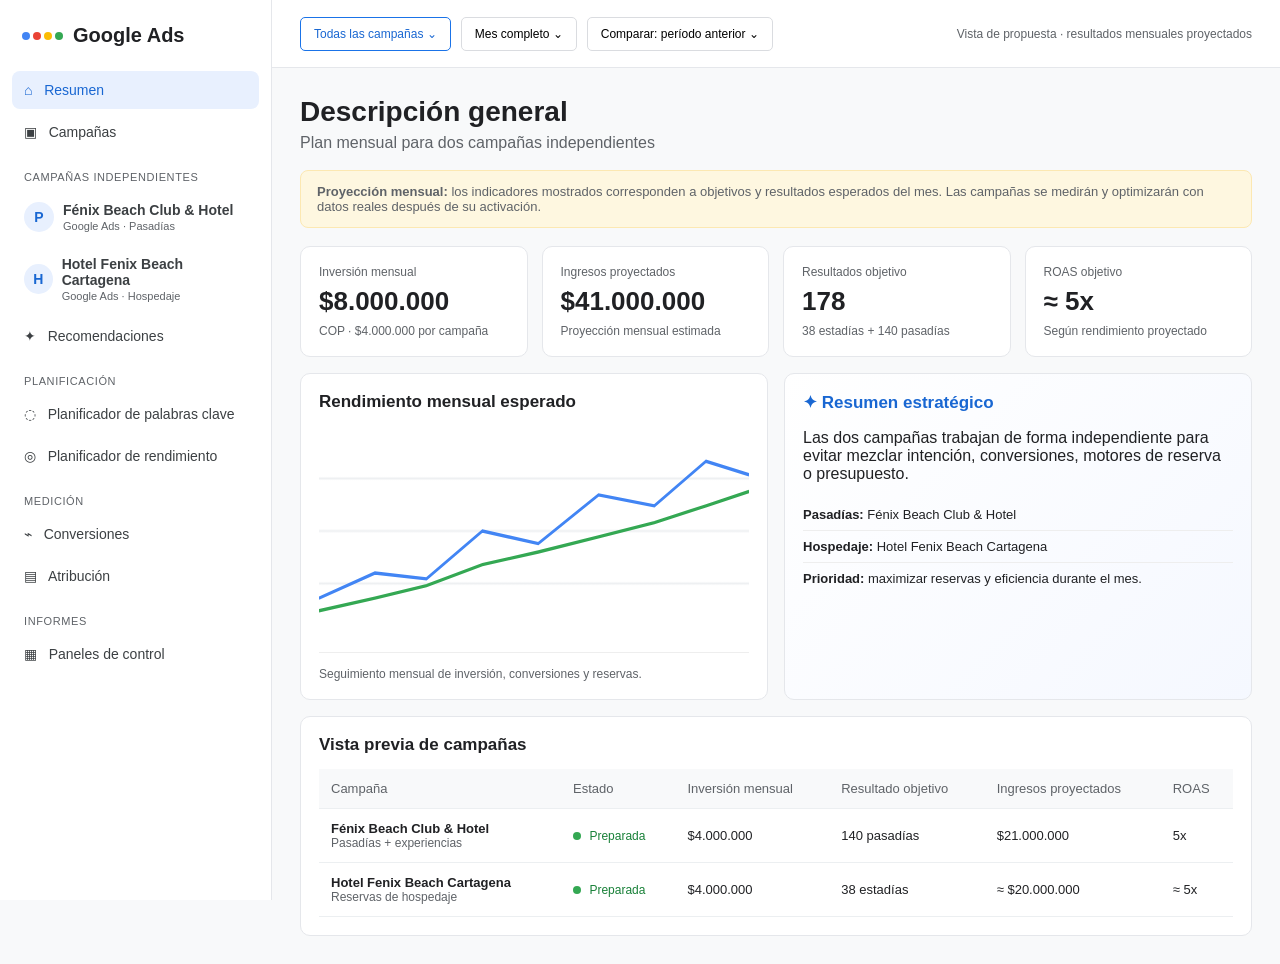
==== commit 369c6efd: "Rename Index.html (2).html to Index.html" ====
--- a/Index.html
+++ b/Index.html
@@ -1,367 +1,187 @@
-<!doctype html>
+<!DOCTYPE html>
 <html lang="es">
 <head>
-<meta charset="utf-8">
-<meta name="viewport" content="width=device-width,initial-scale=1">
-<title>Google Ads — Vista de propuesta</title>
+<meta charset="UTF-8">
+<meta name="viewport" content="width=device-width,initial-scale=1.0">
+<title>Google Ads | Fénix Beach | Plan de campañas</title>
 <style>
-*{box-sizing:border-box}body{margin:0;font-family:Arial,Helvetica,sans-serif;color:#202124;background:#f8fafd;font-size:14px}
-button,select{font:inherit}.app{min-height:100vh}
-.topbar{height:64px;background:#fff;border-bottom:1px solid #dadce0;display:flex;align-items:center;padding:0 20px;gap:22px;position:sticky;top:0;z-index:20}
-.logo{font-size:22px;letter-spacing:-1px;font-weight:500;color:#5f6368}.logo span:nth-child(1){color:#4285f4}.logo span:nth-child(2){color:#ea4335}.logo span:nth-child(3){color:#fbbc05}.logo span:nth-child(4){color:#34a853}
-.account{display:flex;align-items:center;gap:8px;border-left:1px solid #eee;padding-left:20px}.account b{font-size:14px}.account small{color:#5f6368}
-.topright{margin-left:auto;display:flex;gap:14px;align-items:center;color:#5f6368}.circle{width:34px;height:34px;border-radius:50%;display:grid;place-items:center;background:#e8f0fe;color:#1967d2;font-weight:700}
-.layout{display:flex}.side{width:250px;background:#fff;border-right:1px solid #dadce0;min-height:calc(100vh - 64px);position:fixed;top:64px;bottom:0;overflow:auto;padding:12px 10px}
-.side-section{font-size:11px;text-transform:uppercase;color:#80868b;padding:15px 12px 7px;font-weight:700}
-.nav{width:100%;border:0;background:transparent;text-align:left;padding:11px 13px;border-radius:8px;color:#3c4043;cursor:pointer;margin:2px 0}
-.nav:hover{background:#f1f3f4}.nav.active{background:#e8f0fe;color:#1967d2;font-weight:600}
-.main{margin-left:250px;width:calc(100% - 250px);padding:0 28px 50px}.filterbar{height:62px;display:flex;align-items:center;gap:10px;border-bottom:1px solid #e5e7eb}.filter{background:#fff;border:1px solid #dadce0;border-radius:20px;padding:8px 13px;color:#3c4043;cursor:pointer}.filter.primary{border-color:#a8c7fa;color:#1967d2;background:#f8fbff}
-.page{display:none}.page.active{display:block}.title{font-size:26px;margin:27px 0 5px;font-weight:400}.subtitle{color:#5f6368;margin-bottom:20px}
-.notice{background:#fff8e1;border:1px solid #f9d66c;padding:13px 16px;border-radius:8px;margin-bottom:20px;color:#5f4b00}
-.cards{display:grid;grid-template-columns:repeat(4,1fr);gap:14px}.score{background:#fff;border:1px solid #dadce0;border-radius:10px;padding:18px;min-height:125px}.score .label{color:#5f6368;font-size:12px;margin-bottom:10px}.score .value{font-size:27px}.score .change{font-size:12px;color:#188038;margin-top:10px}.score .muted{color:#9aa0a6;font-size:11px;margin-top:8px}
-.grid2{display:grid;grid-template-columns:1.45fr 1fr;gap:16px;margin-top:16px}.grid3{display:grid;grid-template-columns:repeat(3,1fr);gap:14px;margin-top:16px}
-.card{background:#fff;border:1px solid #dadce0;border-radius:10px;padding:18px}.card h2{font-size:17px;font-weight:500;margin:0 0 15px}.card h3{font-size:14px;margin:0 0 8px}.muted{color:#5f6368}.right{float:right}
-.chart{height:250px;border-top:1px solid #eee;border-bottom:1px solid #eee;position:relative;margin-top:8px;overflow:hidden;background:repeating-linear-gradient(to bottom,#fff 0,#fff 48px,#f1f3f4 49px)}
-.line{position:absolute;left:3%;right:3%;top:45%;height:2px;background:#4285f4;transform:rotate(-4deg);transform-origin:left center}.line:after{content:"";position:absolute;right:0;top:-3px;width:8px;height:8px;border-radius:50%;background:#4285f4}.line2{position:absolute;left:3%;right:3%;top:68%;height:2px;background:#34a853;transform:rotate(-8deg);transform-origin:left center}
-.axis{position:absolute;bottom:5px;left:10px;right:10px;display:flex;justify-content:space-between;font-size:10px;color:#80868b}
-.legend{font-size:12px;color:#5f6368;margin-top:10px}.dot{display:inline-block;width:8px;height:8px;border-radius:50%;margin-right:5px}
-.table-wrap{overflow:auto}.table{width:100%;border-collapse:collapse}.table th{background:#f8f9fa;color:#5f6368;font-size:11px;text-transform:uppercase;letter-spacing:.2px;text-align:left;padding:13px;border-bottom:1px solid #dadce0;white-space:nowrap}.table td{padding:14px 13px;border-bottom:1px solid #eee;white-space:nowrap}.table tr:hover td{background:#f8fafd}
-.status{display:inline-flex;align-items:center;gap:6px;color:#188038;font-size:12px}.status i{width:8px;height:8px;background:#34a853;border-radius:50%}
-.campaign-name{font-weight:600;color:#1a73e8;cursor:pointer}.type{color:#5f6368;font-size:12px;margin-top:4px}
-.progress{height:8px;background:#e8eaed;border-radius:10px;overflow:hidden;margin:12px 0}.progress span{display:block;height:100%;background:#4285f4}
-.ai{background:#f8fbff;border:1px solid #c8d9ff}.ai-title{color:#1967d2;font-weight:600}.ai p{line-height:1.55;color:#3c4043}
-.btn{border:1px solid #dadce0;background:#fff;color:#1a73e8;padding:9px 15px;border-radius:4px;cursor:pointer;font-weight:500}.btn:hover{background:#f8fafd}.btn.blue{background:#1a73e8;color:#fff;border-color:#1a73e8}
-.segment{display:flex;gap:8px;margin:0 0 16px}.segment button{border:0;background:transparent;padding:8px 12px;border-radius:20px;color:#5f6368;cursor:pointer}.segment button.active{background:#e8f0fe;color:#1967d2;font-weight:600}
-@media(max-width:900px){.side{width:205px}.main{margin-left:205px;width:calc(100% - 205px)}.cards{grid-template-columns:repeat(2,1fr)}.grid2{grid-template-columns:1fr}.grid3{grid-template-columns:1fr}}
-@media(max-width:650px){.side{position:static;width:100%;min-height:auto}.layout{display:block}.main{margin:0;width:100%;padding:0 14px 40px}.topbar{position:static}.cards{grid-template-columns:1fr}.grid3{grid-template-columns:1fr}.account{display:none}.topright{display:none}.filterbar{overflow:auto}.title{font-size:23px}}
-
-/* PREMIUM GOOGLE-STYLE REFINEMENTS */
-.topbar{box-shadow:0 1px 2px rgba(60,64,67,.08)}
-.logo{font-size:21px}.account b{color:#3c4043}.account small{font-size:12px}
-.hotel-nav{margin:8px 6px 14px;padding:12px 10px;border:1px solid #e8eaed;border-radius:10px;background:#fafbfc}
-.hotel-nav .label{font-size:10px;text-transform:uppercase;color:#80868b;font-weight:700;margin-bottom:8px;letter-spacing:.5px}
-.hotel-link{display:flex;align-items:center;gap:9px;width:100%;border:0;background:#fff;border-radius:7px;padding:9px 8px;margin:4px 0;text-align:left;cursor:pointer;color:#3c4043}
-.hotel-link:hover{background:#f1f3f4}.hotel-link .mark{width:26px;height:26px;border-radius:7px;display:grid;place-items:center;font-size:11px;font-weight:700}
-.hotel-link.f .mark{background:#e8f0fe;color:#1967d2}.hotel-link.l .mark{background:#e6f4ea;color:#188038}
-.hotel-link b{font-size:12px}.hotel-link span{display:block;color:#80868b;font-size:10px;margin-top:2px}
-.campaign-header{display:flex;justify-content:space-between;align-items:flex-start;gap:20px;margin:24px 0 20px}
-.campaign-header .eyebrow{font-size:11px;color:#5f6368;text-transform:uppercase;letter-spacing:.5px;font-weight:700;margin-bottom:7px}
-.campaign-header h1{font-size:28px;font-weight:400;margin:0 0 5px}.campaign-header p{margin:0;color:#5f6368}
-.approval{border:1px solid #c8d9ff;background:#f8fbff;border-radius:8px;padding:11px 14px;color:#1967d2;font-size:12px;white-space:nowrap}
-.big-status{display:inline-flex;align-items:center;gap:7px;padding:7px 10px;border-radius:18px;background:#e6f4ea;color:#188038;font-size:12px;font-weight:600}
-.big-status i{width:8px;height:8px;background:#34a853;border-radius:50%}
-.separator{height:1px;background:#e8eaed;margin:20px 0}
-.stat-accent{border-top:3px solid #4285f4}.stat-accent.green{border-top-color:#34a853}.stat-accent.yellow{border-top-color:#fbbc05}.stat-accent.red{border-top-color:#ea4335}
-.section-note{font-size:11px;color:#80868b;margin-top:10px}
-.two-campaigns{display:grid;grid-template-columns:1fr 1fr;gap:18px}
-.campaign-panel{background:#fff;border:1px solid #dadce0;border-radius:10px;padding:20px;transition:.18s}.campaign-panel:hover{box-shadow:0 3px 12px rgba(60,64,67,.10)}
-.campaign-panel h2{font-size:18px;font-weight:500;margin:0 0 4px}.campaign-panel .desc{font-size:12px;color:#5f6368;margin-bottom:16px}
-.mini-metrics{display:grid;grid-template-columns:1fr 1fr;gap:9px}.mini{border:1px solid #e8eaed;border-radius:8px;padding:12px}.mini label{display:block;color:#5f6368;font-size:10px;margin-bottom:6px}.mini b{font-size:18px;font-weight:500}
-.panel-footer{display:flex;justify-content:space-between;align-items:center;margin-top:16px;padding-top:14px;border-top:1px solid #eee}
-@media(max-width:900px){.two-campaigns{grid-template-columns:1fr}}
-
-.details-grid{display:grid;grid-template-columns:repeat(2,1fr);gap:16px;margin-top:16px}.detail-card{background:#fff;border:1px solid #dadce0;border-radius:10px;padding:20px}.detail-card h2{font-size:17px;font-weight:500;margin:0 0 14px}.detail-card h3{font-size:13px;margin:17px 0 8px;color:#3c4043}.kv{display:grid;grid-template-columns:1fr auto;gap:8px;padding:9px 0;border-bottom:1px solid #f1f3f4}.kv:last-child{border-bottom:0}.kv span:first-child{color:#5f6368}.keyword{display:inline-block;background:#f1f3f4;border-radius:16px;padding:6px 9px;margin:3px;font-size:11px}.ad-box{border:1px solid #dadce0;border-radius:8px;padding:16px;background:#fff;margin-top:10px}.ad-box .ad-label{font-size:10px;color:#5f6368;margin-bottom:8px}.ad-title{color:#1a0dab;font-size:18px;line-height:1.3;font-weight:500}.ad-url{color:#188038;font-size:11px;margin:5px 0}.ad-desc{color:#3c4043;font-size:12px;line-height:1.5}.copy-grid{display:grid;grid-template-columns:repeat(3,1fr);gap:10px}.copy-item{border:1px solid #e8eaed;border-radius:8px;padding:11px}.copy-item label{display:block;color:#5f6368;font-size:10px;margin-bottom:5px}.copy-item b{font-size:12px;font-weight:500;line-height:1.4}.pill-blue{background:#e8f0fe;color:#1967d2;padding:4px 8px;border-radius:12px;font-size:10px}.pill-green{background:#e6f4ea;color:#188038;padding:4px 8px;border-radius:12px;font-size:10px}.room-grid{display:grid;grid-template-columns:repeat(3,1fr);gap:8px}.room{border:1px solid #e8eaed;border-radius:8px;padding:10px}.room b{font-size:12px}.room small{display:block;color:#5f6368;line-height:1.45;margin-top:5px}.geo-list{display:flex;flex-wrap:wrap;gap:7px}.geo{padding:7px 10px;border-radius:16px;background:#f1f3f4;font-size:11px}.reputation{display:flex;align-items:center;gap:15px}.rating{font-size:36px}.star{color:#fbbc05}.timeline{border-left:2px solid #dadce0;margin-left:6px;padding-left:17px}.step{position:relative;margin:0 0 15px}.step:before{content:"";position:absolute;left:-24px;top:3px;width:9px;height:9px;border-radius:50%;background:#4285f4}.full{grid-column:1/-1}
-@media(max-width:900px){.details-grid{grid-template-columns:1fr}.copy-grid{grid-template-columns:1fr}.room-grid{grid-template-columns:1fr 1fr}}
-
-.copy-viewer{margin-top:16px;background:#fff;border:1px solid #dadce0;border-radius:10px;overflow:hidden}.copy-tabs{display:flex;gap:0;border-bottom:1px solid #dadce0;background:#f8f9fa;overflow:auto}.copy-tabs button{border:0;background:transparent;padding:13px 17px;color:#5f6368;cursor:pointer;white-space:nowrap}.copy-tabs button.active{color:#1967d2;background:#fff;border-bottom:3px solid #1a73e8;font-weight:600}.copy-list{padding:18px}.copy-row{display:grid;grid-template-columns:70px 1fr 90px;gap:15px;align-items:start;padding:13px 0;border-bottom:1px solid #eee}.copy-row:last-child{border-bottom:0}.copy-num{color:#5f6368;font-size:11px}.copy-text{font-size:13px;line-height:1.45}.copy-limit{font-size:10px;color:#80868b;text-align:right}.copy-actions{display:flex;gap:8px;margin-top:14px}.toast{position:fixed;right:25px;bottom:25px;background:#202124;color:#fff;padding:12px 16px;border-radius:6px;box-shadow:0 4px 16px #0003;z-index:100;display:none;font-size:13px}.clickable{cursor:pointer}
+*{box-sizing:border-box}body{margin:0;font-family:Arial,Helvetica,sans-serif;color:#202124;background:#f8f9fa}
+.app{display:flex;min-height:100vh}.side{width:272px;background:#fff;border-right:1px solid #e5e7eb;padding:18px 12px;position:fixed;height:100vh;overflow:auto}.brand{display:flex;align-items:center;gap:10px;padding:6px 10px 22px;font-size:20px;font-weight:600}.dots{display:flex;gap:3px}.dots i{width:8px;height:8px;border-radius:50%;display:block}.dots i:nth-child(1){background:#4285f4}.dots i:nth-child(2){background:#ea4335}.dots i:nth-child(3){background:#fbbc04}.dots i:nth-child(4){background:#34a853}
+.nav,.hotel-link{width:100%;border:0;background:transparent;text-align:left;padding:11px 12px;border-radius:8px;color:#3c4043;font-size:14px;cursor:pointer;margin:2px 0}.nav:hover,.hotel-link:hover,.nav.active{background:#e8f0fe;color:#1967d2}.side-section{font-size:11px;color:#5f6368;text-transform:uppercase;letter-spacing:.6px;padding:18px 12px 6px}.hotel-link{display:flex;gap:9px;align-items:center}.mark{width:30px;height:30px;border-radius:50%;display:grid;place-items:center;background:#e8f0fe;color:#1967d2;font-weight:bold}.hotel-link span{display:block;font-size:11px;color:#5f6368;margin-top:2px}
+.main{margin-left:272px;width:calc(100% - 272px)}.filterbar{height:68px;background:#fff;border-bottom:1px solid #e5e7eb;display:flex;align-items:center;gap:10px;padding:0 28px;position:sticky;top:0;z-index:5}.filter{border:1px solid #dadce0;background:#fff;padding:9px 13px;border-radius:5px;font-size:12px}.filter.primary{border-color:#1a73e8;color:#1967d2}.page{display:none;padding:28px;max-width:1500px;margin:auto}.page.active{display:block}.title{font-size:28px;margin:0 0 6px}.subtitle{color:#5f6368;margin-bottom:18px}.notice{background:#fef7e0;border:1px solid #fce8b2;border-radius:8px;padding:13px 16px;font-size:13px;color:#5f6368;margin-bottom:18px}.cards{display:grid;grid-template-columns:repeat(4,1fr);gap:14px}.score,.card,.detail-card{background:#fff;border:1px solid #e5e7eb;border-radius:10px;padding:18px}.score .label{font-size:12px;color:#5f6368}.score .value{font-size:26px;font-weight:600;margin:7px 0}.muted{color:#5f6368;font-size:12px}.grid2{display:grid;grid-template-columns:1fr 1fr;gap:16px;margin-top:16px}.grid3{display:grid;grid-template-columns:repeat(3,1fr);gap:16px}.card h2,.detail-card h2{font-size:17px;margin:0 0 14px}.row,.kv{display:flex;justify-content:space-between;gap:12px;align-items:center;font-size:13px}.progress{height:8px;background:#e8eaed;border-radius:8px;margin-top:7px;overflow:hidden}.progress span{height:100%;display:block;background:#4285f4;border-radius:8px}.section-note{margin-top:16px;padding-top:14px;border-top:1px solid #eee;color:#5f6368;font-size:12px}.table{width:100%;border-collapse:collapse;font-size:13px}.table th{color:#5f6368;text-align:left;font-weight:500;background:#f8f9fa}.table td,.table th{padding:12px;border-bottom:1px solid #eceff1}.campaign-name{font-weight:600}.status{font-size:12px;color:#188038}.status i{display:inline-block;width:8px;height:8px;background:#34a853;border-radius:50%;margin-right:5px}.campaign-header{display:flex;justify-content:space-between;gap:20px;align-items:start}.eyebrow{color:#1967d2;font-size:12px;font-weight:600;text-transform:uppercase}.campaign-header h1{margin:6px 0;font-size:28px}.approval{font-size:11px;background:#e8f0fe;color:#1967d2;padding:8px 10px;border-radius:5px;font-weight:600}.big-status{font-size:13px;color:#188038}.segment{display:flex;gap:8px;margin:18px 0}.segment button{border:1px solid #dadce0;background:#fff;padding:9px 14px;border-radius:20px;cursor:pointer}.segment button.active{background:#e8f0fe;color:#1967d2;border-color:#c6dafc}.geo-list{display:flex;gap:8px;flex-wrap:wrap}.geo{font-size:12px;background:#f1f3f4;border-radius:20px;padding:7px 10px}.ai{background:linear-gradient(135deg,#fff 0%,#f5f8ff 100%)}.ai-title{color:#1967d2}.timeline{display:grid;grid-template-columns:repeat(6,1fr);gap:8px}.step{padding:12px;background:#f8f9fa;border-radius:7px;font-size:12px}.detail-card{margin-top:16px}.full{grid-column:1/-1}.copy-row{display:grid;grid-template-columns:90px 1fr 70px;gap:12px;padding:12px 0;border-bottom:1px solid #eee;font-size:13px}.copy-num{color:#5f6368}.copy-limit{text-align:right;color:#5f6368}.ad-preview{margin-top:16px;background:#fff;border:1px solid #dfe1e5;border-radius:8px;padding:20px;max-width:760px}
+.ad-label{font-size:12px;color:#5f6368;margin-bottom:5px}.ad-url{font-size:14px;color:#202124;margin-bottom:5px}.ad-url small{color:#5f6368}
+.ad-title{font-size:20px;color:#1a0dab;line-height:1.35;margin:5px 0 8px;font-weight:500}
+.ad-desc{font-size:14px;color:#4d5156;line-height:1.55}.ad-links{display:flex;flex-wrap:wrap;gap:8px;margin-top:14px}
+.ad-links span{color:#1a0dab;font-size:14px;cursor:pointer}.preview-note{font-size:12px;color:#5f6368;margin-top:10px}
+.toast{position:fixed;right:24px;bottom:24px;background:#202124;color:white;padding:12px 16px;border-radius:6px;display:none;font-size:13px}.chart{height:210px;position:relative;background:linear-gradient(to bottom,transparent 24%,#eef0f2 25%,transparent 26%,transparent 49%,#eef0f2 50%,transparent 51%,transparent 74%,#eef0f2 75%,transparent 76%);border-radius:8px;overflow:hidden}.chart svg{width:100%;height:100%}.right{text-align:right}.kpi{font-size:13px;padding:8px 0;border-bottom:1px solid #eee}.kpi:last-child{border:0}
+@media(max-width:1000px){.side{position:static;width:100%;height:auto}.app{display:block}.main{margin:0;width:100%}.cards{grid-template-columns:repeat(2,1fr)}.grid2,.grid3{grid-template-columns:1fr}.timeline{grid-template-columns:repeat(2,1fr)}.filterbar{position:static;overflow:auto}.campaign-header{display:block}}@media(max-width:600px){.cards{grid-template-columns:1fr}.page{padding:18px}.copy-row{grid-template-columns:1fr}.side{display:none}.main{margin:0;width:100%}}
 </style>
 </head>
 <body>
 <div class="app">
-<header class="topbar">
-  <div class="logo"><span>G</span><span>o</span><span>o</span><span>g</span><span>l</span><span>e</span> <b style="color:#5f6368;font-weight:400">Ads</b></div>
-  <div class="account"><b>Google</b><small>Ads · Propuesta</small></div>
-  <div class="topright">⌕ &nbsp; ? &nbsp; ⚙ <div class="circle" style="background:#f1f3f4;color:#5f6368">G</div></div>
-</header>
-<div class="layout">
 <aside class="side">
-  <button class="nav active" onclick="go('overview',this)">⌂ &nbsp; Descripción general</button>
-  <button class="nav" onclick="go('campaigns',this)">▣ &nbsp; Campañas</button>
-  <div class="hotel-nav">
-    <div class="label">Hoteles · campañas</div>
-    <button class="hotel-link f" onclick="goHotel('fenix')">
-      <div class="mark">F</div><div><b>Fénix Beach</b><span>Google Ads · Reservas</span></div>
-    </button>
-    <button class="hotel-link l" onclick="goHotel('punta')">
-      <div class="mark">L</div><div><b>La Punta</b><span>Google Ads · Pasadías</span></div>
-    </button>
-  </div>
-  <button class="nav" onclick="go('recommendations',this)">✦ &nbsp; Recomendaciones</button>
-  <div class="side-section">Planificación</div>
-  <button class="nav" onclick="notify('Planificador de palabras clave · vista de propuesta')">◌ &nbsp; Planificador de palabras clave</button>
-  <button class="nav" onclick="notify('Planificador de rendimiento · vista de propuesta')">◎ &nbsp; Planificador de rendimiento</button>
-  <div class="side-section">Medición</div>
-  <button class="nav" onclick="notify('Conversiones · configuración pendiente de conexión')">⌁ &nbsp; Conversiones</button>
-  <button class="nav" onclick="notify('Atribución · disponible después de conectar Google Ads')">▤ &nbsp; Atribución</button>
-  <div class="side-section">Informes</div>
-  <button class="nav" onclick="notify('Informes y estadísticas · vista previa')">▦ &nbsp; Informes y estadísticas</button>
-  <button class="nav" onclick="go('overview',document.querySelectorAll('.nav')[0])">▤ &nbsp; Paneles de control</button>
+<div class="brand"><span class="dots"><i></i><i></i><i></i><i></i></span>Google Ads</div>
+<button class="nav active" onclick="go('overview',this)">⌂ &nbsp; Resumen</button>
+<button class="nav" onclick="go('campaigns',this)">▣ &nbsp; Campañas</button>
+<div class="side-section">Campañas independientes</div>
+<button class="hotel-link" onclick="go('pasadias')"><div class="mark">P</div><div><b>Fénix Beach Club & Hotel</b><span>Google Ads · Pasadías</span></div></button>
+<button class="hotel-link" onclick="go('hotel')"><div class="mark">H</div><div><b>Hotel Fenix Beach Cartagena</b><span>Google Ads · Hospedaje</span></div></button>
+<button class="nav" onclick="go('recommendations',this)">✦ &nbsp; Recomendaciones</button>
+<div class="side-section">Planificación</div>
+<button class="nav" onclick="notify('Vista de propuesta de palabras clave')">◌ &nbsp; Planificador de palabras clave</button>
+<button class="nav" onclick="notify('Vista de proyección mensual')">◎ &nbsp; Planificador de rendimiento</button>
+<div class="side-section">Medición</div>
+<button class="nav" onclick="notify('Conversiones · pendientes de conexión')">⌁ &nbsp; Conversiones</button>
+<button class="nav" onclick="notify('Atribución disponible después de conectar Google Ads')">▤ &nbsp; Atribución</button>
+<div class="side-section">Informes</div>
+<button class="nav" onclick="go('overview',this)">▦ &nbsp; Paneles de control</button>
 </aside>
 <main class="main">
-  <div class="filterbar">
-    <button class="filter primary">Todas las campañas ⌄</button>
-    <button class="filter">5 ago 2026 ⌄</button>
-    <button class="filter">Comparar: período anterior ⌄</button>
-    <span style="margin-left:auto;color:#5f6368;font-size:12px">Vista de propuesta · sin conexión a Google Ads</span>
-  </div>
+<div class="filterbar"><button class="filter primary">Todas las campañas ⌄</button><button class="filter">Mes completo ⌄</button><button class="filter">Comparar: período anterior ⌄</button><span style="margin-left:auto;color:#5f6368;font-size:12px">Vista de propuesta · resultados mensuales proyectados</span></div>
 
-  <section id="overview" class="page active">
-    <h1 class="title">Descripción general</h1>
-    <div class="subtitle">Vista previa de rendimiento para dos campañas independientes</div>
-    <div class="notice"><b>Propuesta:</b> los valores mostrados son proyecciones para aprobación. Las campañas todavía no están activas ni conectadas a Google Ads.</div>
-    <div class="cards">
-      <div class="score"><div class="label">Inversión</div><div class="value">$8.300.000</div><div class="muted">COP · mensual</div></div>
-      <div class="score"><div class="label">Ingresos proyectados</div><div class="value">$41.349.000</div><div class="change">Proyección mensual</div></div>
-      <div class="score"><div class="label">Reservas</div><div class="value">178</div><div class="muted">Objetivo mensual</div></div>
-      <div class="score"><div class="label">ROAS</div><div class="value">4,98x</div><div class="change">Ingresos / inversión</div></div>
-    </div>
-    <div class="grid2">
-      <div class="card"><h2>Rendimiento proyectado <span class="right muted">Mensual ⌄</span></h2>
-        <div class="chart"><div class="line"></div><div class="line2"></div><div class="axis"><span>Sem 1</span><span>Sem 2</span><span>Sem 3</span><span>Sem 4</span></div></div>
-        <div class="legend"><span class="dot" style="background:#4285f4"></span>Ingresos &nbsp;&nbsp; <span class="dot" style="background:#34a853"></span>Reservas</div>
-      </div>
-      <div class="card"><h2>Campañas</h2>
-        <div style="padding:12px 0;border-bottom:1px solid #eee;cursor:pointer" onclick="go('campaigns',document.querySelectorAll('.nav')[1])"><b style="color:#1a73e8">Fénix Beach Club & Hotel</b><div class="type">Google Hotels · Search · Performance Max</div><div class="progress"><span style="width:52%"></span></div><small class="muted">$4.300.000 / mes · ROAS 4,7x</small></div>
-        <div style="padding:12px 0;cursor:pointer" onclick="go('campaigns',document.querySelectorAll('.nav')[1])"><b style="color:#1a73e8">La Punta Beach Club</b><div class="type">Search · Performance Max</div><div class="progress"><span style="width:48%;background:#34a853"></span></div><small class="muted">$4.000.000 / mes · ROAS 5x</small></div>
-      </div>
-    </div>
-    <div class="card" style="margin-top:16px"><h2>Vista previa de campañas</h2><div class="table-wrap"><table class="table"><thead><tr><th>Campaña</th><th>Estado</th><th>Presupuesto</th><th>Reservas</th><th>Ingresos</th><th>ROAS</th></tr></thead><tbody>
-      <tr><td><div class="campaign-name">Fénix Beach Club & Hotel</div><div class="type">Reservas de alojamiento</div></td><td><span class="status"><i></i> Preparada</span></td><td>$4.300.000</td><td>38</td><td>$20.349.000</td><td>4,7x</td></tr>
-      <tr><td><div class="campaign-name">La Punta Beach Club</div><div class="type">Pasadías + reservas + contactos</div></td><td><span class="status"><i></i> Preparada</span></td><td>$4.000.000</td><td>140</td><td>$21.000.000</td><td>5x</td></tr>
-    </tbody></table></div></div>
-  </section>
-
-  <section id="campaigns" class="page">
-    <h1 class="title">Campañas</h1><div class="subtitle">Cada campaña conserva su propia estructura y presupuesto.</div>
-    <div class="segment"><button class="active" onclick="campaignTab('fenixTab',this)">Fénix Beach</button><button onclick="campaignTab('puntaTab',this)">La Punta</button></div>
-    <div id="fenixTab">
-      <div class="cards">
-        <div class="score"><div class="label">Presupuesto</div><div class="value">$4.300.000</div><div class="muted">COP / mes</div></div><div class="score"><div class="label">Reservas</div><div class="value">38</div><div class="muted">Objetivo mensual</div></div><div class="score"><div class="label">Ingresos</div><div class="value">$20.349.000</div><div class="muted">Proyectados</div></div><div class="score"><div class="label">ROAS</div><div class="value">4,7x</div><div class="muted">Objetivo</div></div>
-      </div>
-      <div class="card" style="margin-top:16px"><h2>Fénix Beach Club & Hotel <span class="right"><span class="status"><i></i> Preparada</span></span></h2><div class="table-wrap"><table class="table"><thead><tr><th>Campaña</th><th>Tipo</th><th>Presupuesto</th><th>Objetivo</th><th>Estado</th></tr></thead><tbody>
-      <tr><td class="campaign-name">Fénix · Google Hotels</td><td>Hotel</td><td>$1.720.000</td><td>Reservas directas</td><td>Preparada</td></tr>
-      <tr><td class="campaign-name">Fénix · Google Search</td><td>Search</td><td>$1.290.000</td><td>Búsquedas con intención</td><td>Preparada</td></tr>
-      <tr><td class="campaign-name">Fénix · Performance Max</td><td>Performance Max</td><td>$1.290.000</td><td>Captación + remarketing</td><td>Preparada</td></tr>
-      </tbody></table></div></div>
-    </div>
-    <div id="puntaTab" style="display:none">
-      <div class="cards"><div class="score"><div class="label">Presupuesto</div><div class="value">$4.000.000</div><div class="muted">COP / mes</div></div><div class="score"><div class="label">Reservas</div><div class="value">140</div><div class="muted">Objetivo mensual</div></div><div class="score"><div class="label">Leads</div><div class="value">320</div><div class="muted">Objetivo mensual</div></div><div class="score"><div class="label">ROAS</div><div class="value">5x</div><div class="muted">Objetivo</div></div></div>
-      <div class="card" style="margin-top:16px"><h2>La Punta Beach Club <span class="right"><span class="status"><i></i> Preparada</span></span></h2><div class="table-wrap"><table class="table"><thead><tr><th>Campaña</th><th>Tipo</th><th>Presupuesto</th><th>Objetivo</th><th>Estado</th></tr></thead><tbody>
-      <tr><td class="campaign-name">La Punta · Google Search</td><td>Search</td><td>$2.800.000</td><td>Reservas + contactos</td><td>Preparada</td></tr>
-      <tr><td class="campaign-name">La Punta · Performance Max</td><td>Performance Max</td><td>$1.200.000</td><td>Captación + remarketing</td><td>Preparada</td></tr>
-      </tbody></table></div></div>
-    </div>
-  </section>
-
-  
-<section id="fenix" class="page">
-  <div class="campaign-header">
-    <div><div class="eyebrow">Google Ads · Campaña independiente</div><h1>Fénix Beach Club & Hotel</h1><p>Reservas de alojamiento · Punta Arena · Tierra Bomba · Cartagena</p></div>
-    <div><div class="approval">PROYECCIÓN · PENDIENTE DE ACTIVACIÓN</div><div style="margin-top:10px;text-align:right"><span class="big-status"><i></i> Preparada</span></div></div>
-  </div>
-  <div class="notice"><b>Fénix Beach:</b> esta vista contiene únicamente los datos de esta campaña. No se mezclan métricas ni presupuesto con La Punta.</div>
-  <div class="cards">
-    <div class="score stat-accent"><div class="label">Inversión mensual</div><div class="value">$4.300.000</div><div class="muted">COP</div></div>
-    <div class="score stat-accent green"><div class="label">Reservas proyectadas</div><div class="value">38</div><div class="muted">por mes</div></div>
-    <div class="score stat-accent yellow"><div class="label">Ingresos proyectados</div><div class="value">$20.349.000</div><div class="muted">COP / mes</div></div>
-    <div class="score stat-accent red"><div class="label">ROAS proyectado</div><div class="value">4,7x</div><div class="muted">objetivo</div></div>
-  </div>
-  <div class="grid2">
-    <div class="card"><h2>Distribución del presupuesto</h2>
-      <div style="margin:18px 0"><div class="row"><b>Google Hotels</b><span>$1.720.000 · 40%</span></div><div class="progress"><span style="width:40%"></span></div></div>
-      <div style="margin:18px 0"><div class="row"><b>Google Search</b><span>$1.290.000 · 30%</span></div><div class="progress"><span style="width:30%;background:#34a853"></span></div></div>
-      <div style="margin:18px 0"><div class="row"><b>Performance Max</b><span>$1.290.000 · 30%</span></div><div class="progress"><span style="width:30%;background:#fbbc05"></span></div></div>
-    </div>
-    <div class="card ai"><h2 class="ai-title">✦ Análisis de estrategia</h2><p>Google Hotels recibe la mayor asignación para capturar usuarios con intención de reserva. Search y Performance Max complementan la captación y el remarketing.</p><button class="btn blue" onclick="alert('Análisis IA simulado para Fénix Beach. Se activará con datos reales después de conectar Google Ads.')">Analizar campaña</button></div>
-  </div>
-  <div class="card" style="margin-top:16px"><h2>Configuración propuesta</h2><table class="table"><thead><tr><th>Campaña</th><th>Presupuesto</th><th>Objetivo</th><th>Conversión</th><th>Estado</th></tr></thead><tbody>
-  <tr><td class="campaign-name">Fénix · Google Hotels</td><td>$1.720.000</td><td>Reservas directas</td><td>Reserva</td><td><span class="status"><i></i> Preparada</span></td></tr>
-  <tr><td class="campaign-name">Fénix · Google Search</td><td>$1.290.000</td><td>Intención de reserva</td><td>Reserva</td><td><span class="status"><i></i> Preparada</span></td></tr>
-  <tr><td class="campaign-name">Fénix · Performance Max</td><td>$1.290.000</td><td>Captación + remarketing</td><td>Reserva</td><td><span class="status"><i></i> Preparada</span></td></tr>
-  </tbody></table></div>
-
-<div class="details-grid">
-  <div class="detail-card">
-    <h2>Plataformas y campañas</h2>
-    <div class="kv"><span>Google Hotels / Hotel Center</span><b>40% · $1.720.000</b></div>
-    <div class="kv"><span>Google Search</span><b>30% · $1.290.000</b></div>
-    <div class="kv"><span>Performance Max</span><b>30% · $1.290.000</b></div>
-    <h3>Google Hotels</h3><div class="muted">Conversión final · comparación directa · CPC / comisión por reserva · Omnibees conectado.</div>
-    <h3>Search</h3><div class="muted">Captar intención antes de comparar precio · Maximizar conversiones · Español e Inglés.</div>
-    <h3>Performance Max</h3><div class="muted">Search, Display y Maps · remarketing activo · IA ajusta títulos y subtítulos en tiempo real.</div>
-  </div>
-  <div class="detail-card">
-    <h2>Segmentación geográfica</h2>
-    <div class="geo-list"><span class="geo">Bogotá · Alta prioridad</span><span class="geo">Medellín · Alta prioridad</span><span class="geo">Turista en Cartagena · Last-minute</span><span class="geo">EE. UU. · Internacional</span><span class="geo">España · Internacional</span><span class="geo">Canadá · Internacional</span></div>
-    <h3>KPIs</h3>
-    <div class="kv"><span>33 habitaciones</span><b>9 categorías</b></div><div class="kv"><span>Reservas</span><b>38 / mes</b></div><div class="kv"><span>Clics a Google Hotels</span><b>1.100 / mes</b></div><div class="kv"><span>Costo por reserva</span><b>$113.000 COP</b></div><div class="kv"><span>ROAS</span><b>4,7x</b></div><div class="kv"><span>Ingreso estimado</span><b>$20.349.000 / mes</b></div>
-  </div>
-  
-    <div class="detail-card full">
-      <h2>Centro de títulos y subtítulos <span class="right pill-blue">Todos los activos de la propuesta</span></h2>
-      <div class="sub">Aquí puedes revisar uno por uno todos los títulos y subtítulos que se utilizarán en Google Search y como recursos de Performance Max.</div>
-      <div class="copy-viewer">
-        <div class="copy-tabs">
-          <button class="active" onclick="copyTab(this,'fenixTitles')">Títulos · 15</button>
-          <button onclick="copyTab(this,'fenixDesc')">Subtítulos · 5</button>
-          <button onclick="copyTab(this,'fenixExtras')">Recursos adicionales</button>
-          <button onclick="copyAll('fenix')">Copiar todos</button>
-        </div>
-        <div id="fenixTitles" class="copy-list"><div class="copy-row"><div class="copy-num">Título 1</div><div class="copy-text">Fénix Beach Club & Hotel</div><div class="copy-limit">24 / 30</div></div><div class="copy-row"><div class="copy-num">Título 2</div><div class="copy-text">Hotel en Tierra Bomba</div><div class="copy-limit">21 / 30</div></div><div class="copy-row"><div class="copy-num">Título 3</div><div class="copy-text">Hotel Frente al Mar Cartagena</div><div class="copy-limit">29 / 30</div></div><div class="copy-row"><div class="copy-num">Título 4</div><div class="copy-text">Playa Privada en Cartagena</div><div class="copy-limit">26 / 30</div></div><div class="copy-row"><div class="copy-num">Título 5</div><div class="copy-text">Reserva Directo con Fénix</div><div class="copy-limit">25 / 30</div></div><div class="copy-row"><div class="copy-num">Título 6</div><div class="copy-text">Villa con Piscina en Cartagena</div><div class="copy-limit">30 / 30</div></div><div class="copy-row"><div class="copy-num">Título 7</div><div class="copy-text">Bungalows en Tierra Bomba</div><div class="copy-limit">25 / 30</div></div><div class="copy-row"><div class="copy-num">Título 8</div><div class="copy-text">Desayuno Incluido</div><div class="copy-limit">17 / 30</div></div><div class="copy-row"><div class="copy-num">Título 9</div><div class="copy-text">Escápate a Tierra Bomba</div><div class="copy-limit">23 / 30</div></div><div class="copy-row"><div class="copy-num">Título 10</div><div class="copy-text">Hotel Boutique Tierra Bomba</div><div class="copy-limit">27 / 30</div></div><div class="copy-row"><div class="copy-num">Título 11</div><div class="copy-text">Reserva tu Habitación</div><div class="copy-limit">21 / 30</div></div><div class="copy-row"><div class="copy-num">Título 12</div><div class="copy-text">Fénix Beach Cartagena</div><div class="copy-limit">21 / 30</div></div><div class="copy-row"><div class="copy-num">Título 13</div><div class="copy-text">Hotel Isla Tierra Bomba</div><div class="copy-limit">23 / 30</div></div><div class="copy-row"><div class="copy-num">Título 14</div><div class="copy-text">Hospedaje Frente al Mar</div><div class="copy-limit">23 / 30</div></div><div class="copy-row"><div class="copy-num">Título 15</div><div class="copy-text">Descansa en Cartagena</div><div class="copy-limit">21 / 30</div></div></div>
-        <div id="fenixDesc" class="copy-list" style="display:none"><div class="copy-row"><div class="copy-num">Subtítulo 1</div><div class="copy-text">Descansa frente al mar en Tierra Bomba. Playa privada, piscina, desayuno y WiFi.</div><div class="copy-limit">80 / 90</div></div><div class="copy-row"><div class="copy-num">Subtítulo 2</div><div class="copy-text">Reserva tu habitación en Fénix Beach y vive Cartagena a solo 10–15 min en lancha.</div><div class="copy-limit">81 / 90</div></div><div class="copy-row"><div class="copy-num">Subtítulo 3</div><div class="copy-text">Master Suites, villas y bungalows para parejas, familias y grupos.</div><div class="copy-limit">66 / 90</div></div><div class="copy-row"><div class="copy-num">Subtítulo 4</div><div class="copy-text">Disfruta playa privada, piscina y restaurante frente al mar. Reserva directamente.</div><div class="copy-limit">82 / 90</div></div><div class="copy-row"><div class="copy-num">Subtítulo 5</div><div class="copy-text">Vive una escapada única en Tierra Bomba con desayuno incluido y conexión WiFi.</div><div class="copy-limit">78 / 90</div></div></div>
-        <div id="fenixExtras" class="copy-list" style="display:none"><h3>Callouts</h3><div class="geo-list"><span class="geo">Playa privada</span><span class="geo">Desayuno incluido</span><span class="geo">Reserva directa</span><span class="geo">A 10–15 min en lancha</span><span class="geo">WiFi incluido</span><span class="geo">Experiencia frente al mar</span></div><h3>Enlaces de sitio</h3><div class="geo-list"><span class="geo">Habitaciones</span><span class="geo">Reservas</span><span class="geo">Cómo llegar</span><span class="geo">Experiencias</span><span class="geo">Contacto</span><span class="geo">Galería</span></div></div>
-      </div>
-      <div class="ad-box"><div class="ad-label">VISTA PREVIA · ANUNCIO RESPONSIVO DE BÚSQUEDA</div>
-      <div class="ad-url">fenixbeach.com · Cartagena</div>
-      <div class="ad-title">Hotel en Tierra Bomba | Fénix Beach Club & Hotel</div><div class="ad-desc">Descansa frente al mar en Tierra Bomba. Playa privada, piscina, desayuno y WiFi. Reserva tu habitación en Fénix Beach y vive Cartagena a solo 10–15 min en lancha.</div></div>
-    </div>
-    <div class="detail-card">
-    <h2>Palabras clave · alta intención</h2>
-    <span class="keyword">"hotel tierra bomba" · $2.600</span><span class="keyword">"hotel playa cartagena" · $2.900</span><span class="keyword">"hotel frente al mar cartagena" · $2.700</span><span class="keyword">"hospedaje isla cartagena" · $2.200</span><span class="keyword">"villa con piscina cartagena" · $2.400</span><span class="keyword">"bungalow playa cartagena" · $2.000</span><span class="keyword">[fenix beach hotel] · $3.400</span><span class="keyword">"hotel boutique tierra bomba" · $2.300</span>
-    <h3>Competencia</h3><span class="keyword">"makani luxury beach club"</span><span class="keyword">"hoteles tierra bomba"</span><span class="keyword">"mejores hoteles isla cartagena"</span><span class="keyword">"la punta beach club"</span>
-    <h3>Negativas</h3><div class="muted">gratis · barato · económico · hostal · camping · trabajo · empleo · como llegar · pasadía</div>
-  </div>
-  <div class="detail-card">
-    <h2>Inventario de habitaciones</h2>
-    <div class="room-grid">
-      <div class="room"><b>Master Suite</b><small>2 · Vista al océano · Desayuno · Minibar · A/C · TV · WiFi</small></div>
-      <div class="room"><b>Doble Superior</b><small>2 · Terraza/balcón · Desayuno · Minibar · A/C · TV · WiFi</small></div>
-      <div class="room"><b>Bungalow Estándar</b><small>3 · Jardín/piscina · Desayuno · Minibar · A/C · TV · WiFi</small></div>
-      <div class="room"><b>Villa con Piscina</b><small>4 · Piscina privada · Desayuno · Minibar · A/C · TV · WiFi</small></div>
-      <div class="room"><b>Bungalow Deluxe</b><small>4 · Terraza privada · Desayuno · Minibar · A/C · TV · WiFi</small></div>
-      <div class="room"><b>Bungalow Superior</b><small>4 · Vista jardín · Desayuno · Minibar · A/C · TV · WiFi</small></div>
-      <div class="room"><b>Bungalow Familiar</b><small>6 · Zona de estar · Desayuno · Minibar · A/C · TV · WiFi</small></div>
-      <div class="room"><b>Villa Familiar</b><small>8 · Piscina privada · Desayuno · Minibar · A/C · TV · WiFi</small></div>
-      <div class="room"><b>Casa Playa</b><small>9 · Terraza frente al mar · Desayuno · Minibar · A/C · TV · WiFi</small></div>
-    </div>
-  </div>
-  <div class="detail-card">
-    <h2>Ficha Google Hotels</h2><div class="kv"><span>Calificación Maps</span><b>4,4 ★</b></div><div class="kv"><span>Desde</span><b>$280.000 / noche</b></div><div class="kv"><span>Fotos</span><b>15+ recomendadas</b></div><div class="kv"><span>Motor de reservas</span><b>Omnibees</b></div><div class="kv"><span>Tarifas en tiempo real</span><b>Pendiente de sincronización</b></div><div class="kv"><span>Botón reserva directa</span><b>Disponible vía Omnibees</b></div><div class="kv"><span>Ubicación</span><b>Verificada</b></div>
-    <h3>Amenidades</h3><div class="muted">Playa privada · piscina exterior · restaurante/bar frente al mar · kayak · paddle · voleibol · baile · fogatas · desayuno incluido · WiFi · lancha desde Cartagena 10–15 min.</div>
-  </div>
-  <div class="detail-card">
-    <h2>Reputación</h2><div class="reputation"><div class="rating">4.4 <span class="star">★</span></div><div><b>Calificación sólida</b><div class="muted">Meta: 4,6+ en 90 días</div></div></div>
-    <h3>Fortalezas</h3><div class="muted">Ubicación · comida · personal · playa privada · piscina y zonas comunes.</div><h3>Puntos a vigilar</h3><div class="muted">Mantenimiento · cargos de minibar · agua caliente · asignación de habitaciones.</div><h3>Plan</h3><div class="muted">Solicitar reseña post-checkout · responder 100% en menos de 48 h · resolver mantenimiento/minibar · estandarizar asignación.</div>
-  </div>
-  <div class="detail-card">
-    <h2>Plan de implementación</h2><div class="timeline"><div class="step"><b>1. Verificación</b><div class="muted">Ficha en Google Hotel Center</div></div><div class="step"><b>2. Conexión</b><div class="muted">Motor Omnibees a Google</div></div><div class="step"><b>3. Inventario</b><div class="muted">Tarifas y disponibilidad por habitación</div></div><div class="step"><b>4. Medición</b><div class="muted">Seguimiento de conversiones</div></div><div class="step"><b>5. Lanzamiento</b><div class="muted">Google Hotel Ads</div></div><div class="step"><b>6. Optimización</b><div class="muted">Semanal + gestión de reseñas</div></div></div>
-  </div>
+<section id="overview" class="page active">
+<h1 class="title">Descripción general</h1><div class="subtitle">Plan mensual para dos campañas independientes</div>
+<div class="notice"><b>Proyección mensual:</b> los indicadores mostrados corresponden a objetivos y resultados esperados del mes. Las campañas se medirán y optimizarán con datos reales después de su activación.</div>
+<div class="cards">
+<div class="score"><div class="label">Inversión mensual</div><div class="value">$8.000.000</div><div class="muted">COP · $4.000.000 por campaña</div></div>
+<div class="score"><div class="label">Ingresos proyectados</div><div class="value">$41.000.000</div><div class="muted">Proyección mensual estimada</div></div>
+<div class="score"><div class="label">Resultados objetivo</div><div class="value">178</div><div class="muted">38 estadías + 140 pasadías</div></div>
+<div class="score"><div class="label">ROAS objetivo</div><div class="value">≈ 5x</div><div class="muted">Según rendimiento proyectado</div></div>
 </div>
-
+<div class="grid2">
+<div class="card"><h2>Rendimiento mensual esperado</h2><div class="chart"><svg viewBox="0 0 1000 250" preserveAspectRatio="none"><polyline points="0,205 130,175 250,182 380,125 510,140 650,82 780,95 900,42 1000,58" fill="none" stroke="#4285f4" stroke-width="4"/><polyline points="0,220 130,205 250,190 380,165 510,150 650,132 780,115 900,95 1000,78" fill="none" stroke="#34a853" stroke-width="4"/></svg></div><div class="section-note">Seguimiento mensual de inversión, conversiones y reservas.</div></div>
+<div class="card ai"><h2 class="ai-title">✦ Resumen estratégico</h2><p>Las dos campañas trabajan de forma independiente para evitar mezclar intención, conversiones, motores de reserva o presupuesto.</p><div class="kpi"><b>Pasadías:</b> Fénix Beach Club & Hotel</div><div class="kpi"><b>Hospedaje:</b> Hotel Fenix Beach Cartagena</div><div class="kpi"><b>Prioridad:</b> maximizar reservas y eficiencia durante el mes.</div></div>
+</div>
+<div class="card" style="margin-top:16px"><h2>Vista previa de campañas</h2><div style="overflow:auto"><table class="table"><thead><tr><th>Campaña</th><th>Estado</th><th>Inversión mensual</th><th>Resultado objetivo</th><th>Ingresos proyectados</th><th>ROAS</th></tr></thead><tbody>
+<tr><td><div class="campaign-name">Fénix Beach Club & Hotel</div><div class="muted">Pasadías + experiencias</div></td><td><span class="status"><i></i> Preparada</span></td><td>$4.000.000</td><td>140 pasadías</td><td>$21.000.000</td><td>5x</td></tr>
+<tr><td><div class="campaign-name">Hotel Fenix Beach Cartagena</div><div class="muted">Reservas de hospedaje</div></td><td><span class="status"><i></i> Preparada</span></td><td>$4.000.000</td><td>38 estadías</td><td>≈ $20.000.000</td><td>≈ 5x</td></tr>
+</tbody></table></div></div>
 </section>
 
-<section id="punta" class="page">
-  <div class="campaign-header">
-    <div><div class="eyebrow">Google Ads · Campaña independiente</div><h1>La Punta Beach Club</h1><p>Pasadías + reservas · Fénix Beach · Tierra Bomba · Cartagena</p></div>
-    <div><div class="approval">PROYECCIÓN · PENDIENTE DE ACTIVACIÓN</div><div style="margin-top:10px;text-align:right"><span class="big-status"><i></i> Preparada</span></div></div>
-  </div>
-  <div class="notice"><b>La Punta:</b> esta vista contiene únicamente los datos de esta campaña. No se mezclan métricas ni presupuesto con Fénix Beach.</div>
-  <div class="cards">
-    <div class="score stat-accent"><div class="label">Inversión mensual</div><div class="value">$4.000.000</div><div class="muted">COP</div></div>
-    <div class="score stat-accent green"><div class="label">Reservas proyectadas</div><div class="value">140</div><div class="muted">por mes</div></div>
-    <div class="score stat-accent yellow"><div class="label">Leads proyectados</div><div class="value">320</div><div class="muted">por mes</div></div>
-    <div class="score stat-accent red"><div class="label">ROAS proyectado</div><div class="value">5x</div><div class="muted">objetivo</div></div>
-  </div>
-  <div class="grid2">
-    <div class="card"><h2>Distribución del presupuesto</h2>
-      <div style="margin:18px 0"><div class="row"><b>Google Search</b><span>$2.800.000 · 70%</span></div><div class="progress"><span style="width:70%"></span></div></div>
-      <div style="margin:18px 0"><div class="row"><b>Performance Max</b><span>$1.200.000 · 30%</span></div><div class="progress"><span style="width:30%;background:#34a853"></span></div></div>
-      <div class="section-note">Presupuesto diario estimado: Search $93.000 · Performance Max $40.000</div>
-    </div>
-    <div class="card ai"><h2 class="ai-title">✦ Análisis de estrategia</h2><p>Search concentra el presupuesto para captar demanda directa. Performance Max amplía el alcance y complementa la generación de contactos y reservas.</p><button class="btn blue" onclick="alert('Análisis IA simulado para La Punta. Se activará con datos reales después de conectar Google Ads.')">Analizar campaña</button></div>
-  </div>
-  <div class="card" style="margin-top:16px"><h2>Configuración propuesta</h2><table class="table"><thead><tr><th>Campaña</th><th>Presupuesto</th><th>Objetivo</th><th>Conversión</th><th>Estado</th></tr></thead><tbody>
-  <tr><td class="campaign-name">La Punta · Google Search</td><td>$2.800.000</td><td>Reservas + contactos</td><td>Reserva / Lead</td><td><span class="status"><i></i> Preparada</span></td></tr>
-  <tr><td class="campaign-name">La Punta · Performance Max</td><td>$1.200.000</td><td>Captación + remarketing</td><td>Reserva / Lead</td><td><span class="status"><i></i> Preparada</span></td></tr>
-  </tbody></table></div>
+<section id="campaigns" class="page">
+<h1 class="title">Campañas</h1><div class="subtitle">Cada campaña conserva su propia estrategia, medición y presupuesto mensual.</div>
+<div class="segment"><button class="active" onclick="campaignTab('pasadiasTab',this)">Pasadías</button><button onclick="campaignTab('hotelTab',this)">Hospedaje</button></div>
+<div id="pasadiasTab"><div class="cards"><div class="score"><div class="label">Presupuesto</div><div class="value">$4.000.000</div><div class="muted">COP / mes</div></div><div class="score"><div class="label">Pasadías</div><div class="value">140</div><div class="muted">Objetivo mensual</div></div><div class="score"><div class="label">Leads</div><div class="value">320</div><div class="muted">Objetivo mensual</div></div><div class="score"><div class="label">ROAS</div><div class="value">5x</div><div class="muted">Objetivo</div></div></div></div>
+<div id="hotelTab" style="display:none"><div class="cards"><div class="score"><div class="label">Presupuesto</div><div class="value">$4.000.000</div><div class="muted">COP / mes</div></div><div class="score"><div class="label">Estadías</div><div class="value">38</div><div class="muted">Objetivo mensual</div></div><div class="score"><div class="label">Ingresos</div><div class="value">≈$20M</div><div class="muted">Proyectados</div></div><div class="score"><div class="label">ROAS</div><div class="value">≈5x</div><div class="muted">Objetivo</div></div></div></div>
+</section>
 
-<div class="details-grid">
-  <div class="detail-card">
-    <h2>Plataformas y campañas</h2>
-    <div class="kv"><span>Google Search</span><b>70% · $2.800.000</b></div><div class="kv"><span>Performance Max</span><b>30% · $1.200.000</b></div>
-    <h3>Search</h3><div class="muted">Intención inmediata de compra · Maximizar conversiones · Red de Búsqueda · Español e Inglés · Reservas + contactos.</div>
-    <h3>Performance Max</h3><div class="muted">Search, Display, YouTube y Maps · señales Turismo playa + Lujo · remarketing activo.</div>
-    <h3>Presupuesto diario</h3><div class="kv"><span>Search</span><b>$93.000</b></div><div class="kv"><span>Performance Max</span><b>$40.000</b></div>
-  </div>
-  <div class="detail-card">
-    <h2>Segmentación geográfica</h2>
-    <div class="geo-list"><span class="geo">Bogotá · Alta prioridad</span><span class="geo">Medellín · Alta prioridad</span><span class="geo">Cali</span><span class="geo">Bucaramanga</span><span class="geo">Costa Caribe · Turista en Cartagena</span><span class="geo">EE. UU. / España · Internacional</span></div>
-    <h3>KPIs</h3><div class="kv"><span>Reservas</span><b>140 / mes</b></div><div class="kv"><span>Leads</span><b>320 / mes</b></div><div class="kv"><span>Costo por reserva</span><b>$28.500 COP</b></div><div class="kv"><span>ROAS</span><b>5x</b></div><div class="kv"><span>Ingreso estimado</span><b>$21.000.000 / mes</b></div>
-  </div>
-  
-    <div class="detail-card full">
-      <h2>Centro de títulos y subtítulos <span class="right pill-blue">Todos los activos de la propuesta</span></h2>
-      <div class="sub">Aquí puedes revisar uno por uno todos los títulos y subtítulos que se utilizarán en Google Search y como recursos de Performance Max.</div>
-      <div class="copy-viewer">
-        <div class="copy-tabs">
-          <button class="active" onclick="copyTab(this,'puntaTitles')">Títulos · 15</button>
-          <button onclick="copyTab(this,'puntaDesc')">Subtítulos · 5</button>
-          <button onclick="copyTab(this,'puntaExtras')">Recursos adicionales</button>
-          <button onclick="copyAll('punta')">Copiar todos</button>
-        </div>
-        <div id="puntaTitles" class="copy-list"><div class="copy-row"><div class="copy-num">Título 1</div><div class="copy-text">La Punta Beach Club</div><div class="copy-limit">19 / 30</div></div><div class="copy-row"><div class="copy-num">Título 2</div><div class="copy-text">Pasadía en Cartagena</div><div class="copy-limit">20 / 30</div></div><div class="copy-row"><div class="copy-num">Título 3</div><div class="copy-text">Beach Club en Tierra Bomba</div><div class="copy-limit">26 / 30</div></div><div class="copy-row"><div class="copy-num">Título 4</div><div class="copy-text">Playa Privada en Cartagena</div><div class="copy-limit">26 / 30</div></div><div class="copy-row"><div class="copy-num">Título 5</div><div class="copy-text">Reserva tu Pasadía</div><div class="copy-limit">18 / 30</div></div><div class="copy-row"><div class="copy-num">Título 6</div><div class="copy-text">Lancha + Almuerzo + Piscina</div><div class="copy-limit">27 / 30</div></div><div class="copy-row"><div class="copy-num">Título 7</div><div class="copy-text">10% OFF en tu Primera Reserva</div><div class="copy-limit">29 / 30</div></div><div class="copy-row"><div class="copy-num">Título 8</div><div class="copy-text">Pasadía desde $200.000</div><div class="copy-limit">22 / 30</div></div><div class="copy-row"><div class="copy-num">Título 9</div><div class="copy-text">Vive Tierra Bomba Hoy</div><div class="copy-limit">21 / 30</div></div><div class="copy-row"><div class="copy-num">Título 10</div><div class="copy-text">Day Pass Cartagena</div><div class="copy-limit">18 / 30</div></div><div class="copy-row"><div class="copy-num">Título 11</div><div class="copy-text">Beach Club Cartagena</div><div class="copy-limit">20 / 30</div></div><div class="copy-row"><div class="copy-num">Título 12</div><div class="copy-text">Plan de Playa en Cartagena</div><div class="copy-limit">26 / 30</div></div><div class="copy-row"><div class="copy-num">Título 13</div><div class="copy-text">Pasadía con Lancha Incluida</div><div class="copy-limit">27 / 30</div></div><div class="copy-row"><div class="copy-num">Título 14</div><div class="copy-text">Almuerzo + Piscina + Playa</div><div class="copy-limit">26 / 30</div></div><div class="copy-row"><div class="copy-num">Título 15</div><div class="copy-text">Reserva Online tu Pasadía</div><div class="copy-limit">25 / 30</div></div></div>
-        <div id="puntaDesc" class="copy-list" style="display:none"><div class="copy-row"><div class="copy-num">Subtítulo 1</div><div class="copy-text">Disfruta playa privada, lancha, almuerzo y piscina en La Punta Beach Club.</div><div class="copy-limit">74 / 90</div></div><div class="copy-row"><div class="copy-num">Subtítulo 2</div><div class="copy-text">Elige tu plan, personaliza tu experiencia y reserva tu pasadía en Tierra Bomba.</div><div class="copy-limit">79 / 90</div></div><div class="copy-row"><div class="copy-num">Subtítulo 3</div><div class="copy-text">Planes desde $200.000 por persona. Reserva online o por WhatsApp.</div><div class="copy-limit">65 / 90</div></div><div class="copy-row"><div class="copy-num">Subtítulo 4</div><div class="copy-text">Vive un día completo de playa, música y gastronomía a pocos minutos de Cartagena.</div><div class="copy-limit">81 / 90</div></div><div class="copy-row"><div class="copy-num">Subtítulo 5</div><div class="copy-text">Reserva hoy tu experiencia en Tierra Bomba y disfruta una escapada frente al mar.</div><div class="copy-limit">81 / 90</div></div></div>
-        <div id="puntaExtras" class="copy-list" style="display:none"><h3>Callouts</h3><div class="geo-list"><span class="geo">Playa privada</span><span class="geo">Desayuno incluido</span><span class="geo">Reserva directa</span><span class="geo">A 10–15 min en lancha</span><span class="geo">WiFi incluido</span><span class="geo">Experiencia frente al mar</span></div><h3>Enlaces de sitio</h3><div class="geo-list"><span class="geo">Habitaciones</span><span class="geo">Reservas</span><span class="geo">Cómo llegar</span><span class="geo">Experiencias</span><span class="geo">Contacto</span><span class="geo">Galería</span></div></div>
-      </div>
-      <div class="ad-box"><div class="ad-label">VISTA PREVIA · ANUNCIO RESPONSIVO DE BÚSQUEDA</div>
-      <div class="ad-url">lapuntabeachclub.com · Cartagena</div>
-      <div class="ad-title">Pasadía en Cartagena | La Punta Beach Club</div><div class="ad-desc">Disfruta playa privada, lancha, almuerzo y piscina en La Punta Beach Club. Elige tu plan, personaliza tu experiencia y reserva tu pasadía en Tierra Bomba.</div></div>
-    </div>
-    <div class="detail-card">
-    <h2>Palabras clave · alta intención</h2>
-    <span class="keyword">"pasadía cartagena" · $2.800</span><span class="keyword">"beach club cartagena" · $2.500</span><span class="keyword">"day pass cartagena" · $2.200</span><span class="keyword">"playa privada cartagena" · $2.100</span><span class="keyword">"qué hacer en cartagena" · $1.900</span><span class="keyword">"tierra bomba pasadía" · $1.800</span><span class="keyword">[la punta beach club] · $3.200</span><span class="keyword">"all inclusive cartagena" · $2.300</span>
-    <h3>Competencia</h3><span class="keyword">"bora bora beach club"</span><span class="keyword">"makani beach club"</span><span class="keyword">"blue apple beach"</span><span class="keyword">"mejores beach club cartagena"</span><span class="keyword">"fenix beach"</span><span class="keyword">"pasadía fenix cartagena"</span>
-    <h3>Negativas</h3><div class="muted">gratis · barato · económico · hostal · trabajo · empleo · voluntariado · camping · como llegar</div>
-  </div>
-  <div class="detail-card">
-    <h2>Oferta y experiencia</h2>
-    <div class="room-grid">
-      <div class="room"><b>Plan Clásico</b><small>Lancha + Almuerzo + Piscina · $200.000</small></div>
-      <div class="room"><b>Plan Bonfire</b><small>+ Fogata nocturna · $240.000</small></div>
-      <div class="room"><b>Plan Familiar</b><small>Grupos 6+ personas · $260.000</small></div>
-      <div class="room"><b>Sesión de fotos</b><small>Extra +$50.000</small></div>
-      <div class="room"><b>Decoración cumpleaños</b><small>Extra +$80.000</small></div>
-      <div class="room"><b>Jet Ski</b><small>30 min · $90.000/persona</small></div>
-      <div class="room"><b>Masaje en playa</b><small>60 min · $120.000</small></div>
-      <div class="room"><b>Cóctel premium</b><small>Pre-orden · $35.000</small></div>
-      <div class="room"><b>Beneficios</b><small>240 pts · sistema de puntos</small></div>
-    </div>
-    <h3>App propuesta</h3><div class="muted">Selección de plan · personalización de menú · horario de salida · extras · tienda de experiencias · puntos · referidos. Lista en 2 semanas · $3.980.000 + IVA.</div>
-  </div>
-  <div class="detail-card">
-    <h2>Ficha Google Hotels + Maps</h2><div class="kv"><span>Calificación</span><b>4,9 ★ · 95% recomendado</b></div><div class="kv"><span>Precio</span><b>Desde $200.000 / persona · 12 h</b></div><div class="kv"><span>Fotos</span><b>12 cargadas</b></div><div class="kv"><span>Reserva</span><b>WhatsApp + Web activo</b></div><div class="kv"><span>Maps</span><b>Top 3 · “pasadía cartagena”</b></div><div class="kv"><span>Ubicación</span><b>Fénix Beach · Tierra Bomba</b></div>
-    <h3>Propuesta de valor</h3><div class="muted">All-inclusive · lancha incluida · DJ en vivo · almuerzo incluido · salidas 9:30am–1:30pm · disponible hoy.</div>
-  </div>
-  <div class="detail-card">
-    <h2>Plan de implementación</h2><div class="timeline"><div class="step"><b>1. Configuración técnica</b></div><div class="step"><b>2. Creación de campañas y anuncios</b></div><div class="step"><b>3. Seguimiento de conversiones</b></div><div class="step"><b>4. Lanzamiento</b></div><div class="step"><b>5. Optimización semanal</b></div><div class="step"><b>6. Reporte mensual</b></div></div><div class="section-note">Responsable: Ana María Gómez · 3 anuncios activos en la propuesta.</div>
-  </div>
-  <div class="detail-card">
-    <h2>Comportamiento de demanda</h2><div class="reputation"><div class="rating">60%</div><div><b>Fin de semana</b><div class="muted">Sáb–Dom concentran la mayor demanda proyectada de pasadías.</div></div></div><h3>Audiencias</h3><div class="muted">Turismo de playa · lujo · turistas en Cartagena · clientes que buscan alternativas a Bora Bora, Makani y Blue Apple.</div><h3>Ventaja</h3><div class="muted">Operar dentro de Fénix Beach aporta autoridad de marca y permite captar usuarios que ya conocen el destino.</div>
-  </div>
+<section id="pasadias" class="page">
+<div class="campaign-header"><div><div class="eyebrow">Google Ads · Campaña independiente</div><h1>Fénix Beach Club & Hotel</h1><p>Pasadías · restaurante · playa privada · piscina · experiencias · Tierra Bomba</p></div><div class="right"><div class="approval">PROYECCIÓN MENSUAL · PENDIENTE DE ACTIVACIÓN</div><div style="margin-top:10px"><span class="big-status"><span class="status"><i></i> Preparada</span></span></div></div></div>
+<div class="notice"><b>Pasadías:</b> esta vista contiene únicamente información comercial y estratégica de Fénix Beach Club & Hotel. No se mezclan datos, conversiones, enlaces ni presupuesto con la campaña de hospedaje.</div>
+<div class="cards"><div class="score"><div class="label">Inversión mensual</div><div class="value">$4.000.000</div><div class="muted">COP</div></div><div class="score"><div class="label">Pasadías proyectados</div><div class="value">140</div><div class="muted">por mes</div></div><div class="score"><div class="label">Leads proyectados</div><div class="value">320</div><div class="muted">por mes</div></div><div class="score"><div class="label">ROAS proyectado</div><div class="value">5x</div><div class="muted">objetivo</div></div></div>
+<div class="grid2"><div class="card"><h2>Estructura de campaña</h2><div style="margin:18px 0"><div class="row"><b>Google Search</b><span>70% · $2.800.000</span></div><div class="progress"><span style="width:70%"></span></div></div><div style="margin:18px 0"><div class="row"><b>Performance Max</b><span>30% · $1.200.000</span></div><div class="progress"><span style="width:30%;background:#34a853"></span></div></div><div class="section-note">Plan mensual presentado al cliente.</div></div>
+<div class="card ai"><h2 class="ai-title">✦ Enfoque estratégico</h2><p>Captar demanda con intención de reservar pasadías y ampliar alcance hacia audiencias con interés en playa, experiencias y gastronomía.</p><p><b>Conceptos prioritarios:</b> Playa privada · Cenas en la isla · Pasadías · Restaurante.</p></div></div>
+<div class="grid2"><div class="detail-card"><h2>Segmentación geográfica</h2><div class="geo-list"><span class="geo">Cartagena · 40%</span><span class="geo">Barranquilla y alrededores · 40%</span><span class="geo">Bogotá · Alta prioridad</span><span class="geo">Medellín · Alta prioridad</span><span class="geo">Cali</span><span class="geo">Bucaramanga</span><span class="geo">Estados Unidos</span><span class="geo">España</span></div><h3>Distribución estratégica</h3><div class="muted">40% Local/Regional · 60% Nacional e Internacional, con Bogotá y Medellín como mercados prioritarios.</div></div>
+<div class="detail-card"><h2>KPIs mensuales</h2><div class="kv"><span>Pasadías</span><b>140</b></div><div class="kv"><span>Leads</span><b>320</b></div><div class="kv"><span>Costo por resultado objetivo</span><b>≈ $28.500 COP</b></div><div class="kv"><span>ROAS objetivo</span><b>5x</b></div><div class="kv"><span>Ingreso estimado</span><b>$21.000.000</b></div></div></div>
+<div class="detail-card full"><h2>Centro de títulos y recursos</h2><div class="copy-row"><div class="copy-num">Título 1</div><div>Fénix Beach Club & Hotel</div><div class="copy-limit">Marca</div></div><div class="copy-row"><div class="copy-num">Título 2</div><div>Pasadía en Cartagena</div><div class="copy-limit">Intención</div></div><div class="copy-row"><div class="copy-num">Título 3</div><div>Playa Privada en Cartagena</div><div class="copy-limit">Diferencial</div></div><div class="copy-row"><div class="copy-num">Título 4</div><div>Cenas en la Isla</div><div class="copy-limit">Experiencia</div></div><div class="copy-row"><div class="copy-num">Competencia</div><div>Análisis comparativo: Éteka Beach Cartagena y otros competidores relevantes.</div><div class="copy-limit">Análisis</div></div></div>
+
+
+<div class="detail-card">
+<h2>Vista previa del anuncio · Así podría verse en Google</h2>
+<div class="ad-preview">
+<div class="ad-label">Patrocinado</div>
+<div class="ad-url">Fénix Beach Club & Hotel <small>· fenix.co</small></div>
+<div class="ad-title">Pasadía en Cartagena | Fénix Beach Club & Hotel</div>
+<div class="ad-desc">Disfruta playa privada, piscina, restaurante y experiencias en Tierra Bomba. Vive un día diferente frente al mar.</div>
+<div class="ad-links"><span>Pasadías</span><span>Playa Privada</span><span>Restaurante</span><span>Cenas en la Isla</span></div>
 </div>
+<div class="ad-preview">
+<div class="ad-label">Patrocinado · Variación posible</div>
+<div class="ad-url">Fénix Beach Club & Hotel <small>· fenix.co</small></div>
+<div class="ad-title">Disfruta una Playa Privada en Cartagena</div>
+<div class="ad-desc">Reserva tu experiencia en Tierra Bomba y disfruta playa, piscina, gastronomía y planes para compartir.</div>
+<div class="ad-links"><span>Ver Pasadías</span><span>Experiencias</span><span>Playa y Piscina</span></div>
+</div>
+<div class="preview-note">Vista conceptual basada en los recursos propuestos. La combinación final de títulos y descripciones puede variar según la búsqueda y la optimización de Google Ads.</div>
+</div>
+<div class="detail-card"><h2>Palabras clave propuestas · Pasadías</h2>
+<div style="overflow:auto"><table class="table"><thead><tr><th>Grupo</th><th>Palabras clave principales</th><th>Intención</th></tr></thead><tbody>
+<tr><td><b>Pasadías</b></td><td>pasadía Cartagena<br>pasadía en Cartagena<br>pasadía Tierra Bomba<br>pasadía isla Cartagena<br>pasadía con playa</td><td>Alta</td></tr>
+<tr><td><b>Beach Club</b></td><td>beach club Cartagena<br>beach club Tierra Bomba<br>club de playa Cartagena<br>día de playa Cartagena</td><td>Alta</td></tr>
+<tr><td><b>Playa privada</b></td><td>playa privada Cartagena<br>hotel con playa privada Cartagena<br>día de playa privada Cartagena</td><td>Media / Alta</td></tr>
+<tr><td><b>Restaurante</b></td><td>restaurante en Tierra Bomba<br>restaurante frente al mar Cartagena<br>almuerzo en isla Cartagena</td><td>Media</td></tr>
+<tr><td><b>Cenas</b></td><td>cena en isla Cartagena<br>cena romántica Cartagena<br>cena frente al mar Cartagena</td><td>Media / Alta</td></tr>
+</tbody></table></div>
+<div class="section-note">Las palabras clave definitivas se validarán con datos de volumen, competencia y términos de búsqueda. Se aplicarán palabras negativas para reducir búsquedas sin intención comercial.</div>
+</div>
+<div class="detail-card"><h2>Títulos y subtítulos del anuncio · Pasadías</h2>
+<div class="copy-row"><div class="copy-num">Título 1</div><div>Pasadía en Cartagena</div><div class="copy-limit">Alta intención</div></div>
+<div class="copy-row"><div class="copy-num">Título 2</div><div>Fénix Beach Club & Hotel</div><div class="copy-limit">Marca</div></div>
+<div class="copy-row"><div class="copy-num">Título 3</div><div>Disfruta una Playa Privada</div><div class="copy-limit">Diferencial</div></div>
+<div class="copy-row"><div class="copy-num">Título 4</div><div>Vive un Día en Tierra Bomba</div><div class="copy-limit">Experiencia</div></div>
+<div class="copy-row"><div class="copy-num">Título 5</div><div>Pasadías Frente al Mar</div><div class="copy-limit">Beneficio</div></div>
+<div class="copy-row"><div class="copy-num">Título 6</div><div>Restaurante, Playa y Piscina</div><div class="copy-limit">Oferta</div></div>
+<div class="copy-row"><div class="copy-num">Título 7</div><div>Reserva Tu Pasadía Online</div><div class="copy-limit">Llamado a la acción</div></div>
+<div class="copy-row"><div class="copy-num">Título 8</div><div>Cenas Especiales en la Isla</div><div class="copy-limit">Experiencia</div></div>
+<div class="copy-row"><div class="copy-num">Subtítulo 1</div><div>Disfruta playa, piscina, gastronomía y experiencias en Tierra Bomba.</div><div class="copy-limit">Descripción</div></div>
+<div class="copy-row"><div class="copy-num">Subtítulo 2</div><div>Reserva tu experiencia y vive un día diferente frente al mar.</div><div class="copy-limit">Descripción</div></div>
+<div class="copy-row"><div class="copy-num">Subtítulo 3</div><div>Planes para parejas, familias y grupos en una isla cerca de Cartagena.</div><div class="copy-limit">Descripción</div></div>
+</div>
+<div class="detail-card"><h2>Plan mensual</h2><div class="timeline"><div class="step"><b>1. Configuración</b><div class="muted">Cuenta y activos</div></div><div class="step"><b>2. Campañas</b><div class="muted">Search + PMax</div></div><div class="step"><b>3. Medición</b><div class="muted">Conversiones</div></div><div class="step"><b>4. Activación</b><div class="muted">Lanzamiento</div></div><div class="step"><b>5. Optimización</b><div class="muted">Basada en datos</div></div><div class="step"><b>6. Informe</b><div class="muted">Resultado mensual</div></div></div></div>
+</section>
 
+<section id="hotel" class="page">
+<div class="campaign-header"><div><div class="eyebrow">Google Ads · Campaña independiente</div><h1>Hotel Fenix Beach Cartagena</h1><p>Reservas de hospedaje · habitaciones · Tierra Bomba · Cartagena</p></div><div class="right"><div class="approval">PROYECCIÓN MENSUAL · PENDIENTE DE ACTIVACIÓN</div><div style="margin-top:10px"><span class="status"><i></i> Preparada</span></div></div></div>
+<div class="notice"><b>Hospedaje:</b> esta vista contiene únicamente información de Hotel Fenix Beach Cartagena. El motor de reservas, conversiones, anuncios y presupuesto se administran de forma independiente.</div>
+<div class="cards"><div class="score"><div class="label">Inversión mensual</div><div class="value">$4.000.000</div><div class="muted">COP</div></div><div class="score"><div class="label">Estadías proyectadas</div><div class="value">38</div><div class="muted">por mes</div></div><div class="score"><div class="label">Ingresos proyectados</div><div class="value">≈$20.000.000</div><div class="muted">COP / mes</div></div><div class="score"><div class="label">ROAS proyectado</div><div class="value">≈5x</div><div class="muted">objetivo</div></div></div>
+<div class="grid2"><div class="card"><h2>Estructura de campaña</h2><div style="margin:18px 0"><div class="row"><b>Google Hotels</b><span>40%</span></div><div class="progress"><span style="width:40%"></span></div></div><div style="margin:18px 0"><div class="row"><b>Google Search</b><span>30%</span></div><div class="progress"><span style="width:30%;background:#34a853"></span></div></div><div style="margin:18px 0"><div class="row"><b>Performance Max</b><span>30%</span></div><div class="progress"><span style="width:30%;background:#fbbc04"></span></div></div><div class="section-note">Distribución estratégica dentro del presupuesto mensual de $4.000.000.</div></div>
+<div class="card ai"><h2 class="ai-title">✦ Enfoque estratégico</h2><p>Captar usuarios con intención directa de reservar alojamiento, aparecer en comparación de hoteles y reforzar remarketing y búsqueda de alta intención.</p><p><b>Motor de reservas:</b> Omnibees.</p></div></div>
+<div class="grid2"><div class="detail-card"><h2>Segmentación geográfica</h2><div class="geo-list"><span class="geo">Bogotá · Alta prioridad</span><span class="geo">Medellín · Alta prioridad</span><span class="geo">Cartagena · Last-minute</span><span class="geo">Estados Unidos</span><span class="geo">España</span><span class="geo">Canadá</span></div></div>
+<div class="detail-card"><h2>KPIs mensuales</h2><div class="kv"><span>Inventario</span><b>33 habitaciones · 9 categorías</b></div><div class="kv"><span>Estadías</span><b>38 / mes</b></div><div class="kv"><span>ROAS objetivo</span><b>≈ 5x</b></div><div class="kv"><span>Ingreso estimado</span><b>≈ $20.000.000</b></div></div></div>
+
+
+<div class="detail-card">
+<h2>Vista previa del anuncio · Así podría verse en Google</h2>
+<div class="ad-preview">
+<div class="ad-label">Patrocinado</div>
+<div class="ad-url">Hotel Fenix Beach Cartagena <small>· fenix.co</small></div>
+<div class="ad-title">Hotel en Tierra Bomba | Hotel Fenix Beach Cartagena</div>
+<div class="ad-desc">Hospédate frente al mar en una isla cerca de Cartagena. Habitaciones, piscina, playa y experiencias para desconectarte.</div>
+<div class="ad-links"><span>Habitaciones</span><span>Ofertas</span><span>Experiencias</span><span>Reservar</span></div>
+</div>
+<div class="ad-preview">
+<div class="ad-label">Patrocinado · Variación posible</div>
+<div class="ad-url">Hotel Fenix Beach Cartagena <small>· fenix.co</small></div>
+<div class="ad-title">Hotel con Piscina y Playa en Cartagena</div>
+<div class="ad-desc">Escápate a Tierra Bomba y disfruta una estadía cerca de Cartagena en un entorno de playa y descanso.</div>
+<div class="ad-links"><span>Ver Habitaciones</span><span>Conoce el Hotel</span><span>Reservar</span></div>
+</div>
+<div class="preview-note">Vista conceptual basada en los recursos propuestos. La combinación final de títulos y descripciones puede variar según la búsqueda y la optimización de Google Ads.</div>
+</div>
+<div class="detail-card"><h2>Palabras clave propuestas · Hospedaje</h2>
+<div style="overflow:auto"><table class="table"><thead><tr><th>Grupo</th><th>Palabras clave principales</th><th>Intención</th></tr></thead><tbody>
+<tr><td><b>Marca</b></td><td>Hotel Fenix Beach Cartagena<br>Fenix Beach Hotel<br>hotel fenix tierra bomba</td><td>Muy alta</td></tr>
+<tr><td><b>Hotel Cartagena</b></td><td>hotel en Cartagena<br>hotel playa Cartagena<br>hotel con piscina Cartagena<br>hotel frente al mar Cartagena</td><td>Alta</td></tr>
+<tr><td><b>Isla / Tierra Bomba</b></td><td>hotel en Tierra Bomba<br>hotel isla Cartagena<br>hotel en isla cerca de Cartagena<br>alojamiento Tierra Bomba</td><td>Alta</td></tr>
+<tr><td><b>Experiencia</b></td><td>hotel con playa privada Cartagena<br>escapada romántica Cartagena<br>hotel para descansar Cartagena</td><td>Media / Alta</td></tr>
+<tr><td><b>Reserva</b></td><td>reservar hotel Cartagena<br>reservar hotel Tierra Bomba<br>hotel Cartagena reserva online</td><td>Muy alta</td></tr>
+</tbody></table></div>
+<div class="section-note">La campaña excluirá términos relacionados únicamente con pasadías, restaurante y búsquedas de baja intención cuando no correspondan al objetivo de hospedaje.</div>
+</div>
+<div class="detail-card"><h2>Títulos y subtítulos del anuncio · Hospedaje</h2>
+<div class="copy-row"><div class="copy-num">Título 1</div><div>Hotel en Tierra Bomba Cartagena</div><div class="copy-limit">Alta intención</div></div>
+<div class="copy-row"><div class="copy-num">Título 2</div><div>Hotel Fenix Beach Cartagena</div><div class="copy-limit">Marca</div></div>
+<div class="copy-row"><div class="copy-num">Título 3</div><div>Hospédate Frente al Mar</div><div class="copy-limit">Beneficio</div></div>
+<div class="copy-row"><div class="copy-num">Título 4</div><div>Escápate a una Isla Cerca de Cartagena</div><div class="copy-limit">Experiencia</div></div>
+<div class="copy-row"><div class="copy-num">Título 5</div><div>Hotel con Piscina y Playa</div><div class="copy-limit">Diferencial</div></div>
+<div class="copy-row"><div class="copy-num">Título 6</div><div>Reserva Tu Estadía Online</div><div class="copy-limit">Llamado a la acción</div></div>
+<div class="copy-row"><div class="copy-num">Título 7</div><div>Descansa en Tierra Bomba</div><div class="copy-limit">Experiencia</div></div>
+<div class="copy-row"><div class="copy-num">Título 8</div><div>Habitaciones para Tu Escapada</div><div class="copy-limit">Oferta</div></div>
+<div class="copy-row"><div class="copy-num">Subtítulo 1</div><div>Disfruta una estadía en una isla cerca de Cartagena, frente al mar.</div><div class="copy-limit">Descripción</div></div>
+<div class="copy-row"><div class="copy-num">Subtítulo 2</div><div>Habitaciones, piscina, playa y experiencias para desconectarte.</div><div class="copy-limit">Descripción</div></div>
+<div class="copy-row"><div class="copy-num">Subtítulo 3</div><div>Consulta disponibilidad y reserva directamente tu próxima estadía.</div><div class="copy-limit">Descripción</div></div>
+</div>
+<div class="detail-card"><h2>Plan de implementación</h2><div class="timeline"><div class="step"><b>1. Verificación</b><div class="muted">Google Hotel Center</div></div><div class="step"><b>2. Conexión</b><div class="muted">Omnibees</div></div><div class="step"><b>3. Inventario</b><div class="muted">Tarifas y disponibilidad</div></div><div class="step"><b>4. Medición</b><div class="muted">Conversiones</div></div><div class="step"><b>5. Lanzamiento</b><div class="muted">Campañas</div></div><div class="step"><b>6. Informe</b><div class="muted">Resultado mensual</div></div></div></div>
 </section>
 
 <section id="recommendations" class="page">
-    <h1 class="title">Recomendaciones</h1><div class="subtitle">Análisis previo a la activación de las campañas.</div>
-    <div class="grid3"><div class="card ai"><h2 class="ai-title">✦ Distribución</h2><p>Fénix asigna el 40% a Google Hotels y 60% a Search + Performance Max. La estructura prioriza intención de reserva y captación.</p></div><div class="card ai"><h2 class="ai-title">✦ La Punta</h2><p>La estrategia concentra el 70% en Search para capturar demanda directa y 30% en Performance Max para ampliar alcance.</p></div><div class="card ai"><h2 class="ai-title">✦ Próximo paso</h2><p>Después de la aprobación, conectar las cuentas, configurar conversiones y activar las campañas.</p></div></div>
-  </section>
-</main></div></div>
+<h1 class="title">Recomendaciones</h1><div class="subtitle">Estrategia previa a la activación y seguimiento mensual.</div>
+<div class="grid3"><div class="card ai"><h2 class="ai-title">✦ Pasadías</h2><p>Concentrar la estrategia en búsquedas de intención y experiencias diferenciadoras: playa privada, pasadías, restaurante y cenas en la isla.</p></div><div class="card ai"><h2 class="ai-title">✦ Hospedaje</h2><p>Priorizar la intención de reserva mediante Google Hotels, Search y Performance Max conectados al motor Omnibees.</p></div><div class="card ai"><h2 class="ai-title">✦ Optimización</h2><p>Medir resultados reales, reducir desperdicio y concentrar la inversión en los segmentos que demuestren mejor eficiencia.</p></div></div>
+</section>
+</main></div>
+<div id="toast" class="toast"></div>
 <script>
 function go(id,btn){document.querySelectorAll('.page').forEach(x=>x.classList.remove('active'));document.getElementById(id).classList.add('active');document.querySelectorAll('.nav').forEach(x=>x.classList.remove('active'));if(btn)btn.classList.add('active');window.scrollTo({top:0,behavior:'smooth'})}
-function campaignTab(id,btn){document.getElementById('fenixTab').style.display=id==='fenixTab'?'block':'none';document.getElementById('puntaTab').style.display=id==='puntaTab'?'block':'none';document.querySelectorAll('.segment button').forEach(x=>x.classList.remove('active'));btn.classList.add('active')}
-
-function goHotel(id){
-  document.querySelectorAll('.page').forEach(x=>x.classList.remove('active'));
-  document.getElementById(id).classList.add('active');
-  document.querySelectorAll('.nav').forEach(x=>x.classList.remove('active'));
-  window.scrollTo({top:0,behavior:'smooth'});
-}
-
+function campaignTab(id,btn){document.getElementById('pasadiasTab').style.display=id==='pasadiasTab'?'block':'none';document.getElementById('hotelTab').style.display=id==='hotelTab'?'block':'none';document.querySelectorAll('.segment button').forEach(x=>x.classList.remove('active'));btn.classList.add('active')}
 function notify(msg){const t=document.getElementById('toast');t.textContent=msg;t.style.display='block';clearTimeout(window.__toast);window.__toast=setTimeout(()=>t.style.display='none',2600)}
-function copyTab(btn,id){const wrap=btn.closest('.copy-viewer');wrap.querySelectorAll('.copy-tabs button').forEach(b=>b.classList.remove('active'));btn.classList.add('active');wrap.querySelectorAll('.copy-list').forEach(x=>x.style.display='none');document.getElementById(id).style.display='block'}
-function copyAll(hotel){notify('Todos los títulos, subtítulos y recursos de '+(hotel==='fenix'?'Fénix Beach':'La Punta')+' están listos para copiar.')}
-function wireButtons(){document.querySelectorAll('.filter').forEach(b=>b.onclick=()=>notify('Filtro de propuesta · selecciona una opción al conectar Google Ads'));document.querySelector('.circle').onclick=()=>notify('Cuenta de demostración · Google');}
-</script>
-<div id="toast" class="toast"></div></body>
-</html>
+</script></body></html>
